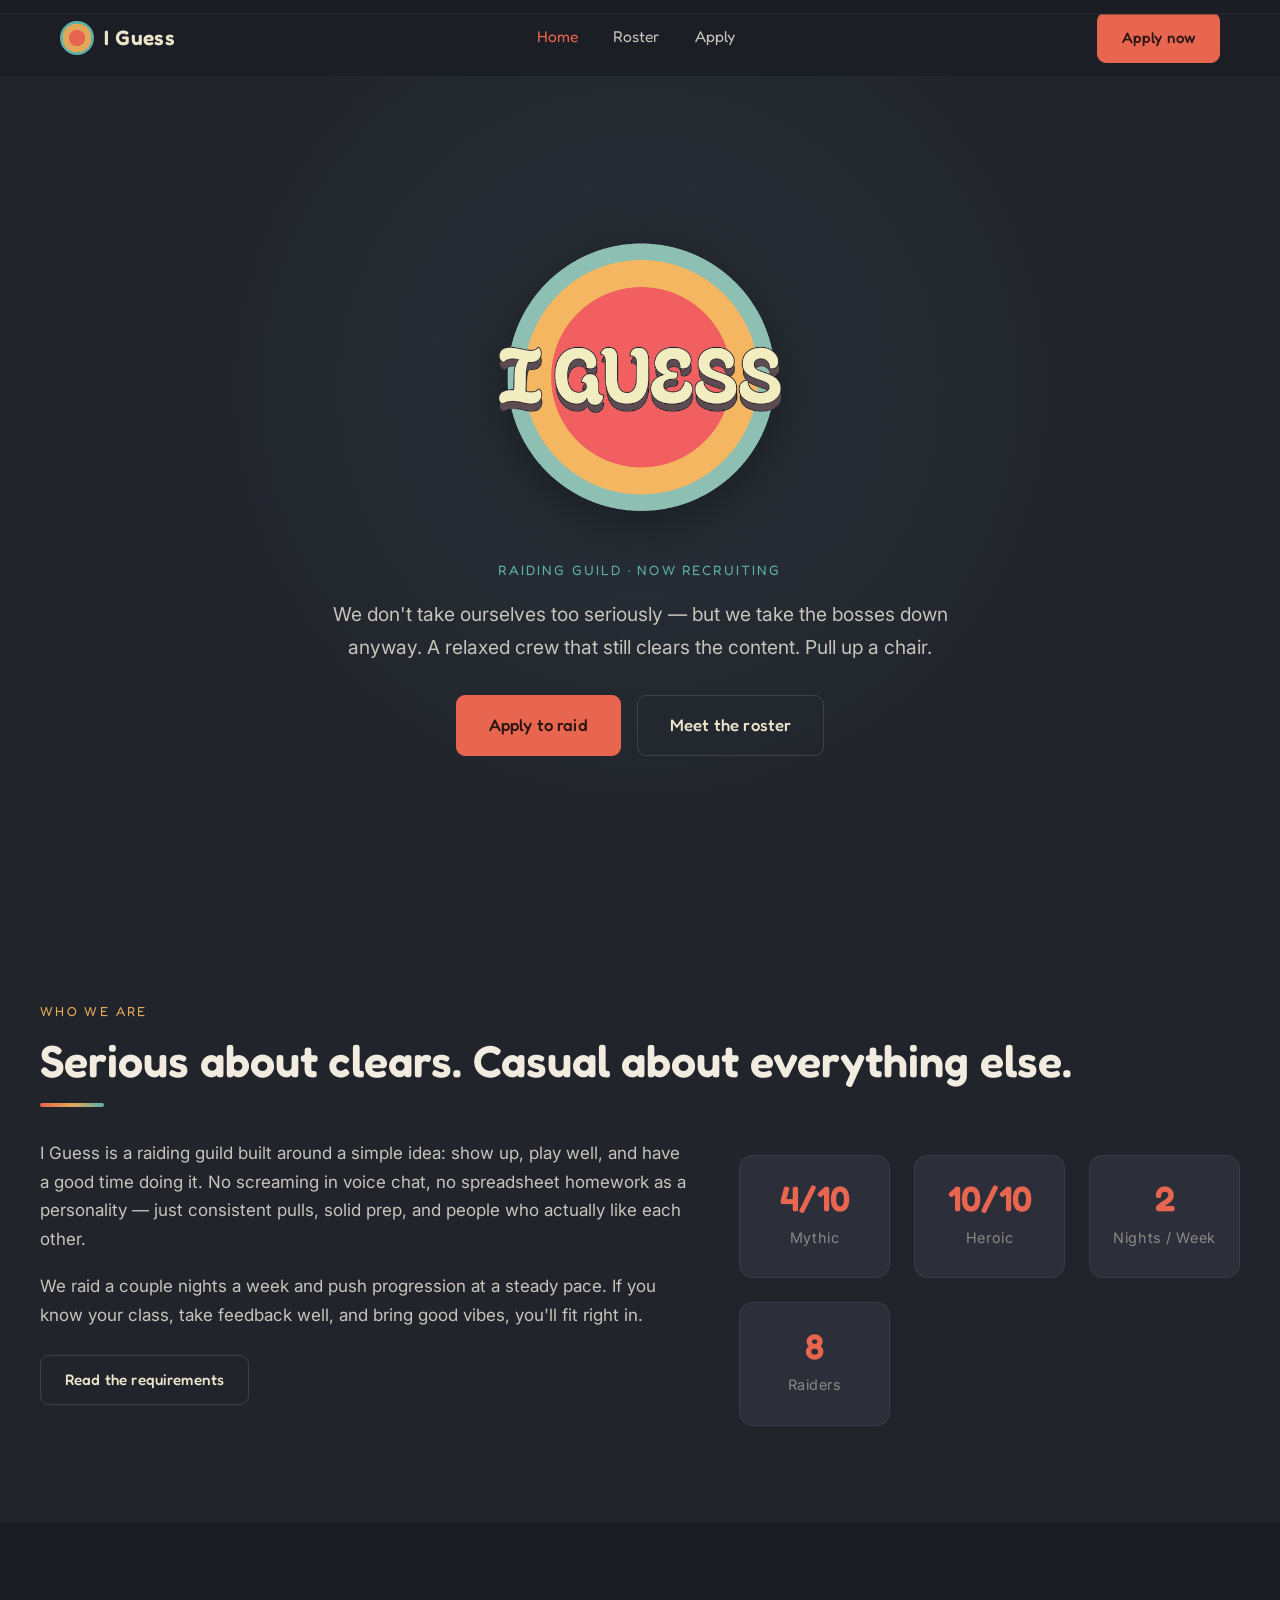
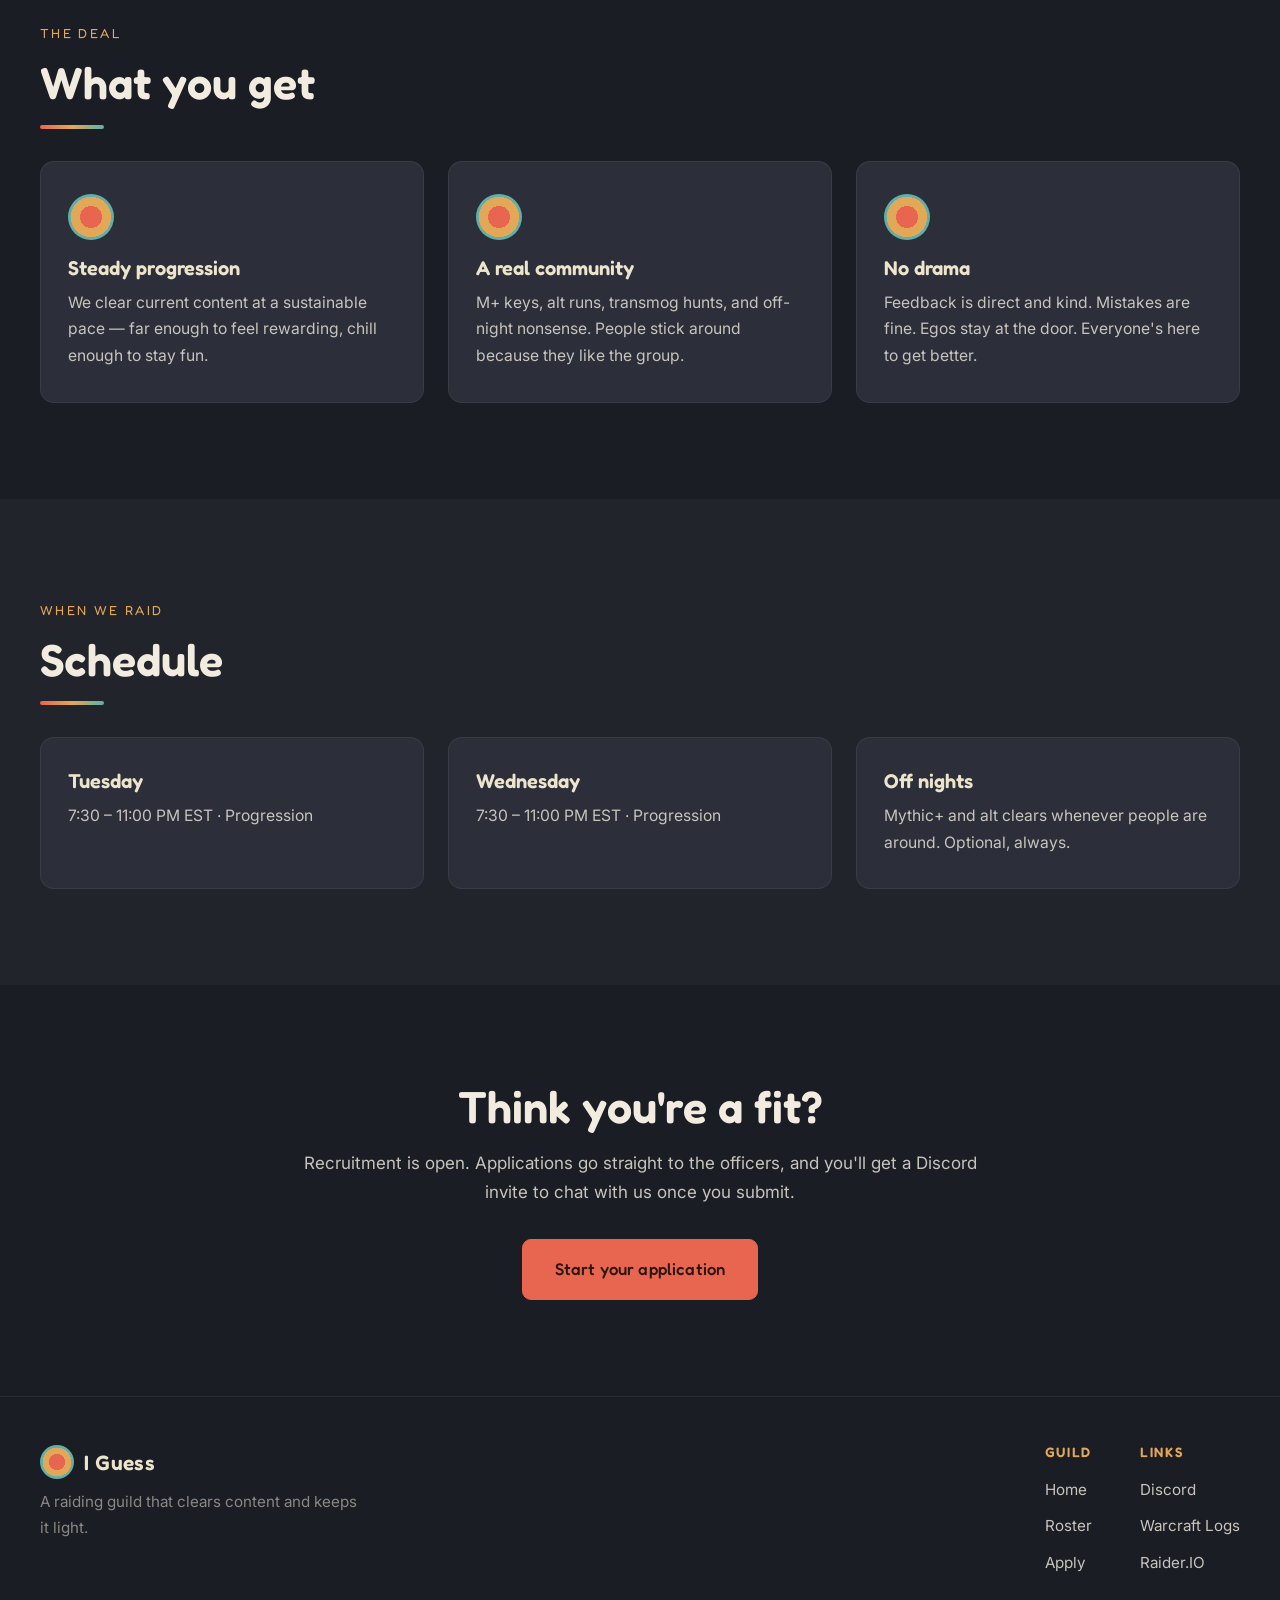
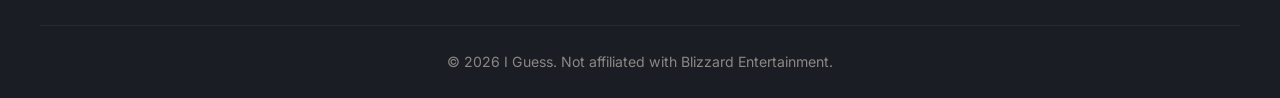
==== index.html @ ab0d9ef3 "Add files via upload base code for website" ====
<!DOCTYPE html>
<html lang="en">
<head>
  <meta charset="UTF-8">
  <meta name="viewport" content="width=device-width, initial-scale=1.0">
  <meta name="description" content="I Guess — a World of Warcraft raiding guild. Laid-back attitude, serious about progression. Now recruiting.">
  <title>I Guess — WoW Raiding Guild</title>
  <link rel="icon" href="images/iguess-icon.png">
  <link rel="stylesheet" href="style.css">
  <link rel="preconnect" href="https://fonts.googleapis.com">
  <link rel="preconnect" href="https://fonts.gstatic.com" crossorigin>
  <link href="https://fonts.googleapis.com/css2?family=Fredoka:wght@400;500;600;700&family=Inter:wght@400;500;600&display=swap" rel="stylesheet">
</head>
<body>

  <a href="#main-content" class="skip-link">Skip to main content</a>

  <!-- ===== HEADER ===== -->
  <header id="site-header">
    <div class="header-inner">
      <a href="index.html" class="logo" aria-label="I Guess — home">
        <span class="logo-emblem" aria-hidden="true"></span>
        <span class="logo-text">I Guess</span>
      </a>
      <nav class="main-nav" aria-label="Main navigation">
        <ul>
          <li><a href="index.html" class="nav-link active">Home</a></li>
          <li><a href="roster.html" class="nav-link">Roster</a></li>
          <li><a href="apply.html" class="nav-link">Apply</a></li>
        </ul>
      </nav>
      <div class="header-controls">
        <a href="apply.html" class="btn-primary">Apply now</a>
      </div>
      <button class="mobile-menu-btn" id="mobile-menu-btn"
        aria-label="Open navigation menu" aria-expanded="false" aria-controls="mobile-nav">
        <span></span><span></span><span></span>
      </button>
    </div>
    <nav class="mobile-nav" id="mobile-nav" aria-label="Mobile navigation" aria-hidden="true">
      <ul>
        <li><a href="index.html">Home</a></li>
        <li><a href="roster.html">Roster</a></li>
        <li><a href="apply.html">Apply</a></li>
      </ul>
      <div class="mobile-controls">
        <a href="apply.html" class="btn-primary">Apply now</a>
      </div>
    </nav>
  </header>

  <main id="main-content">

    <!-- ===== HERO ===== -->
    <section class="hero" aria-labelledby="hero-heading">
      <div class="hero-inner" data-reveal>
        <img src="images/iguess-banner.png" alt="I Guess guild logo" class="hero-banner" width="560">
        <h1 class="sr-only" id="hero-heading">I Guess — World of Warcraft raiding guild</h1>
        <p class="hero-eyebrow">Raiding Guild · Now Recruiting</p>
        <p class="hero-description">
          We don't take ourselves too seriously — but we take the bosses down anyway.
          A relaxed crew that still clears the content. Pull up a chair.
        </p>
        <div class="hero-cta">
          <a href="apply.html" class="btn-primary btn-large">Apply to raid</a>
          <a href="roster.html" class="btn-ghost btn-large">Meet the roster</a>
        </div>
      </div>
    </section>

    <!-- ===== ABOUT ===== -->
    <section class="section-block" id="about" aria-labelledby="about-heading">
      <div class="section-inner">
        <p class="section-tag">Who we are</p>
        <h2 class="section-title" id="about-heading">Serious about clears. Casual about everything else.</h2>
        <div class="divider" aria-hidden="true"></div>
        <div class="about-cols">
          <div class="about-text-col">
            <p class="body-text" data-reveal>
              I Guess is a raiding guild built around a simple idea: show up, play well, and have
              a good time doing it. No screaming in voice chat, no spreadsheet homework as a personality —
              just consistent pulls, solid prep, and people who actually like each other.
            </p>
            <p class="body-text" data-reveal>
              We raid a couple nights a week and push progression at a steady pace. If you know your
              class, take feedback well, and bring good vibes, you'll fit right in.
            </p>
            <a href="apply.html" class="btn-ghost" style="margin-top:0.5rem;">Read the requirements</a>
          </div>
          <div class="about-stats-col">
            <!-- EDIT: update these to reflect current status -->
            <ul class="stat-list" aria-label="Guild status">
              <li><span class="stat-num">4/10</span><span class="stat-label">Mythic</span></li>
              <li><span class="stat-num">10/10</span><span class="stat-label">Heroic</span></li>
              <li><span class="stat-num">2</span><span class="stat-label">Nights / Week</span></li>
              <li><span class="stat-num">8</span><span class="stat-label">Raiders</span></li>
            </ul>
          </div>
        </div>
      </div>
    </section>

    <!-- ===== WHAT WE OFFER ===== -->
    <section class="section-block dark-section" id="offer" aria-labelledby="offer-heading">
      <div class="section-inner">
        <p class="section-tag">The deal</p>
        <h2 class="section-title" id="offer-heading">What you get</h2>
        <div class="divider" aria-hidden="true"></div>
        <div class="feature-grid">
          <article class="feature-card" data-reveal>
            <div class="feature-icon" aria-hidden="true"></div>
            <h3 class="feature-name">Steady progression</h3>
            <p class="feature-desc">We clear current content at a sustainable pace — far enough to feel rewarding, chill enough to stay fun.</p>
          </article>
          <article class="feature-card" data-reveal>
            <div class="feature-icon" aria-hidden="true"></div>
            <h3 class="feature-name">A real community</h3>
            <p class="feature-desc">M+ keys, alt runs, transmog hunts, and off-night nonsense. People stick around because they like the group.</p>
          </article>
          <article class="feature-card" data-reveal>
            <div class="feature-icon" aria-hidden="true"></div>
            <h3 class="feature-name">No drama</h3>
            <p class="feature-desc">Feedback is direct and kind. Mistakes are fine. Egos stay at the door. Everyone's here to get better.</p>
          </article>
        </div>
      </div>
    </section>

    <!-- ===== RAID SCHEDULE ===== -->
    <section class="section-block" id="schedule" aria-labelledby="schedule-heading">
      <div class="section-inner">
        <p class="section-tag">When we raid</p>
        <h2 class="section-title" id="schedule-heading">Schedule</h2>
        <div class="divider" aria-hidden="true"></div>
        <div class="feature-grid">
          <!-- EDIT: set your real raid nights/times -->
          <article class="feature-card" data-reveal>
            <h3 class="feature-name">Tuesday</h3>
            <p class="feature-desc">7:30 – 11:00 PM EST · Progression</p>
          </article>
          <article class="feature-card" data-reveal>
            <h3 class="feature-name">Wednesday</h3>
            <p class="feature-desc">7:30 – 11:00 PM EST · Progression</p>
          </article>
          <article class="feature-card" data-reveal>
            <h3 class="feature-name">Off nights</h3>
            <p class="feature-desc">Mythic+ and alt clears whenever people are around. Optional, always.</p>
          </article>
        </div>
      </div>
    </section>

    <!-- ===== CTA ===== -->
    <section class="section-block dark-section" aria-labelledby="cta-heading">
      <div class="section-inner" style="text-align:center;">
        <h2 class="section-title" id="cta-heading" data-reveal>Think you're a fit?</h2>
        <p class="body-text" style="margin:0 auto 2rem;text-align:center;" data-reveal>
          Recruitment is open. Applications go straight to the officers, and you'll get a Discord
          invite to chat with us once you submit.
        </p>
        <a href="apply.html" class="btn-primary btn-large" data-reveal>Start your application</a>
      </div>
    </section>

  </main>

  <!-- ===== FOOTER ===== -->
  <footer id="site-footer">
    <div class="footer-inner">
      <div class="footer-brand">
        <a href="index.html" class="logo" aria-label="I Guess home">
          <span class="logo-emblem" aria-hidden="true"></span>
          <span class="logo-text">I Guess</span>
        </a>
        <p class="footer-tagline">A raiding guild that clears content and keeps it light.</p>
      </div>
      <nav class="footer-nav" aria-label="Footer navigation">
        <div class="footer-col">
          <h3 class="footer-heading">Guild</h3>
          <ul>
            <li><a href="index.html">Home</a></li>
            <li><a href="roster.html">Roster</a></li>
            <li><a href="apply.html">Apply</a></li>
          </ul>
        </div>
        <div class="footer-col">
          <h3 class="footer-heading">Links</h3>
          <ul>
            <!-- EDIT: drop in your real links -->
            <li><a href="#" target="_blank" rel="noopener noreferrer">Discord</a></li>
            <li><a href="#" target="_blank" rel="noopener noreferrer">Warcraft Logs</a></li>
            <li><a href="#" target="_blank" rel="noopener noreferrer">Raider.IO</a></li>
          </ul>
        </div>
      </nav>
    </div>
    <div class="footer-bottom">
      <p>&copy; 2026 I Guess. Not affiliated with Blizzard Entertainment.</p>
    </div>
  </footer>

  <script src="script.js"></script>
</body>
</html>
---- style.css ----
/* ============================================================
   I Guess — Guild Site
   Retro-muted theme grounded on charcoal.
   ============================================================ */

:root {
  /* ---- Backgrounds ---- */
  --color-bg:          #22242c;
  --color-bg-mid:      #262934;
  --color-bg-dark:     #1b1d24;
  --color-bg-card:     #2c2f3a;
  --color-bg-card2:    #333744;
  --color-surface:     #2c2f3a;

  /* ---- Accents (from the logo, muted) ---- */
  --color-coral:       #e8654f;
  --color-coral-lit:   #f07a64;
  --color-teal:        #5fb0a8;
  --color-amber:       #e3a857;
  --color-cream:       #ece4cb;

  /* ---- Text ---- */
  --color-text:        #c8c4bc;
  --color-text-dim:    #8b8884;
  --color-text-bright: #f1ecdf;

  /* ---- Lines ---- */
  --color-border:      rgba(236,228,203,0.14);
  --color-border-dim:  rgba(236,228,203,0.07);

  --header-h:          76px;
  --font-display:      'Fredoka', 'Trebuchet MS', sans-serif;
  --font-body:         'Inter', system-ui, -apple-system, sans-serif;
  --max-w:             1240px;
  --section-pad:       96px 40px;
  --radius:            14px;
  --radius-sm:         9px;
  --transition:        0.2s ease;
  --shadow-card:       0 10px 36px rgba(0,0,0,0.32);
}

/* ============================================================
   RESET & BASE
   ============================================================ */
*, *::before, *::after { margin: 0; padding: 0; box-sizing: border-box; }

html {
  scroll-behavior: smooth;
  font-size: 16px;
  -webkit-text-size-adjust: 100%;
}

body {
  font-family: var(--font-body);
  font-size: 1.0625rem;
  line-height: 1.7;
  background-color: var(--color-bg);
  color: var(--color-text);
  overflow-x: hidden;
}

img, picture, video, canvas, svg { display: block; max-width: 100%; }
a { color: inherit; text-decoration: none; }
ul, ol { list-style: none; }

h1, h2, h3, h4, h5, h6 {
  font-family: var(--font-display);
  color: var(--color-text-bright);
  line-height: 1.15;
  font-weight: 600;
}

.sr-only {
  position: absolute;
  width: 1px; height: 1px;
  padding: 0; margin: -1px;
  overflow: hidden;
  clip: rect(0,0,0,0);
  white-space: nowrap;
  border: 0;
}

.skip-link {
  position: absolute;
  left: -999px;
  top: 0;
  background: var(--color-coral);
  color: #fff;
  padding: 0.6rem 1.2rem;
  border-radius: 0 0 var(--radius-sm) 0;
  z-index: 2000;
  font-weight: 600;
}
.skip-link:focus { left: 0; }

:focus-visible {
  outline: 2px solid var(--color-amber);
  outline-offset: 3px;
}

/* ============================================================
   BUTTONS
   ============================================================ */
.btn-primary, .btn-ghost {
  display: inline-flex;
  align-items: center;
  justify-content: center;
  gap: 0.5rem;
  font-family: var(--font-display);
  font-weight: 500;
  font-size: 0.95rem;
  letter-spacing: 0.01em;
  padding: 0.7rem 1.5rem;
  border-radius: var(--radius-sm);
  cursor: pointer;
  border: 1.5px solid transparent;
  transition: transform var(--transition), background var(--transition), border-color var(--transition), color var(--transition);
  white-space: nowrap;
}

.btn-primary {
  background: var(--color-coral);
  color: #2a1612;
  border-color: var(--color-coral);
}
.btn-primary:hover {
  background: var(--color-coral-lit);
  border-color: var(--color-coral-lit);
  transform: translateY(-2px);
}

.btn-ghost {
  background: transparent;
  color: var(--color-cream);
  border-color: var(--color-border);
}
.btn-ghost:hover {
  border-color: var(--color-cream);
  background: rgba(236,228,203,0.06);
  transform: translateY(-2px);
}

.btn-large { padding: 0.95rem 2rem; font-size: 1.05rem; }

/* ============================================================
   HEADER
   ============================================================ */
#site-header {
  position: fixed;
  top: 0; left: 0; right: 0;
  height: var(--header-h);
  z-index: 1000;
  background: rgba(27,29,36,0.7);
  backdrop-filter: blur(10px);
  border-bottom: 1px solid transparent;
  transition: background var(--transition), border-color var(--transition);
}
#site-header.scrolled {
  background: rgba(27,29,36,0.96);
  border-bottom-color: var(--color-border-dim);
}

.header-inner {
  max-width: var(--max-w);
  height: 100%;
  margin: 0 auto;
  padding: 0 40px;
  display: flex;
  align-items: center;
  justify-content: space-between;
  gap: 2rem;
}

.logo {
  display: flex;
  align-items: center;
  gap: 0.65rem;
  font-family: var(--font-display);
  font-weight: 600;
  font-size: 1.3rem;
  color: var(--color-cream);
}
.logo-emblem {
  width: 34px; height: 34px;
  border-radius: 50%;
  display: inline-block;
  background:
    radial-gradient(circle at center,
      var(--color-coral) 0 34%,
      var(--color-amber) 34% 60%,
      var(--color-teal)  60% 100%);
  flex-shrink: 0;
}
.logo-text { letter-spacing: 0.02em; }

.main-nav ul { display: flex; gap: 0.4rem; }
.nav-link {
  display: block;
  padding: 0.5rem 0.9rem;
  font-family: var(--font-display);
  font-weight: 400;
  font-size: 0.98rem;
  color: var(--color-text);
  border-radius: var(--radius-sm);
  transition: color var(--transition), background var(--transition);
}
.nav-link:hover { color: var(--color-cream); background: rgba(236,228,203,0.05); }
.nav-link.active { color: var(--color-coral); }

.header-controls { display: flex; align-items: center; gap: 0.75rem; }

.mobile-menu-btn {
  display: none;
  flex-direction: column;
  gap: 5px;
  width: 30px; height: 24px;
  background: none; border: none;
  cursor: pointer;
  padding: 0;
}
.mobile-menu-btn span {
  display: block;
  height: 2px; width: 100%;
  background: var(--color-cream);
  border-radius: 2px;
  transition: transform var(--transition), opacity var(--transition);
}
.mobile-menu-btn.open span:nth-child(1) { transform: translateY(7px) rotate(45deg); }
.mobile-menu-btn.open span:nth-child(2) { opacity: 0; }
.mobile-menu-btn.open span:nth-child(3) { transform: translateY(-7px) rotate(-45deg); }

/* Mobile drawer */
.mobile-nav {
  position: fixed;
  top: var(--header-h); left: 0; right: 0;
  background: var(--color-bg-dark);
  border-bottom: 1px solid var(--color-border-dim);
  transform: translateY(-120%);
  transition: transform 0.3s ease;
  z-index: 999;
  padding: 1.5rem 40px 2rem;
}
.mobile-nav.open { transform: translateY(0); }
.mobile-nav ul { display: flex; flex-direction: column; gap: 0.4rem; margin-bottom: 1.4rem; }
.mobile-nav a {
  display: block;
  padding: 0.7rem 0.5rem;
  font-family: var(--font-display);
  font-size: 1.1rem;
  color: var(--color-text);
  border-bottom: 1px solid var(--color-border-dim);
}
.mobile-nav a:hover { color: var(--color-coral); }
.mobile-controls { display: flex; gap: 0.75rem; }
.mobile-controls .btn-primary, .mobile-controls .btn-ghost { flex: 1; }

/* ============================================================
   LAYOUT HELPERS
   ============================================================ */
main { padding-top: var(--header-h); }

.section-block { padding: var(--section-pad); }
.section-inner { max-width: var(--max-w); margin: 0 auto; }
.dark-section { background: var(--color-bg-dark); }

.section-tag {
  display: inline-block;
  font-family: var(--font-display);
  font-size: 0.82rem;
  letter-spacing: 0.18em;
  text-transform: uppercase;
  color: var(--color-amber);
  margin-bottom: 0.8rem;
}
.section-title {
  font-size: clamp(1.9rem, 4vw, 2.8rem);
  color: var(--color-text-bright);
  margin-bottom: 1rem;
}
.divider {
  width: 64px; height: 4px;
  border-radius: 4px;
  background: linear-gradient(90deg, var(--color-coral), var(--color-amber), var(--color-teal));
  margin-bottom: 2rem;
}
.body-text { margin-bottom: 1.1rem; color: var(--color-text); max-width: 62ch; }

/* ============================================================
   HERO
   ============================================================ */
.hero {
  position: relative;
  min-height: calc(100vh - var(--header-h));
  display: flex;
  align-items: center;
  justify-content: center;
  text-align: center;
  overflow: hidden;
  padding: 4rem 40px;
  background:
    radial-gradient(circle at 50% 38%, rgba(95,176,168,0.10), transparent 55%),
    var(--color-bg);
}

/* concentric ring backdrop echoing the logo */
.hero-rings {
  position: absolute;
  top: 42%; left: 50%;
  transform: translate(-50%, -50%);
  width: min(82vw, 660px);
  aspect-ratio: 1;
  border-radius: 50%;
  background:
    radial-gradient(circle at center,
      rgba(232,101,79,0.16)  0 32%,
      rgba(227,168,87,0.14) 32% 56%,
      rgba(95,176,168,0.12) 56% 78%,
      transparent           78% 100%);
  filter: blur(2px);
  pointer-events: none;
  z-index: 0;
}

.hero-inner { position: relative; z-index: 2; max-width: 760px; }
.hero-banner {
  width: min(86vw, 560px);
  margin: 0 auto 1.5rem;
  filter: drop-shadow(0 12px 32px rgba(0,0,0,0.4));
}
.hero-eyebrow {
  font-family: var(--font-display);
  letter-spacing: 0.16em;
  text-transform: uppercase;
  font-size: 0.85rem;
  color: var(--color-teal);
  margin-bottom: 1rem;
}
.hero-description {
  font-size: 1.2rem;
  color: var(--color-text);
  max-width: 56ch;
  margin: 0 auto 2rem;
}
.hero-cta { display: flex; gap: 1rem; justify-content: center; flex-wrap: wrap; }

/* ============================================================
   STAT STRIP (raid status)
   ============================================================ */
.stat-list {
  display: grid;
  grid-template-columns: repeat(auto-fit, minmax(150px, 1fr));
  gap: 1.5rem;
  margin-top: 1rem;
}
.stat-list li {
  background: var(--color-bg-card);
  border: 1px solid var(--color-border-dim);
  border-radius: var(--radius);
  padding: 1.6rem 1.2rem;
  text-align: center;
}
.stat-num {
  display: block;
  font-family: var(--font-display);
  font-size: 2.2rem;
  font-weight: 600;
  color: var(--color-coral);
  line-height: 1;
  margin-bottom: 0.4rem;
}
.stat-label {
  font-size: 0.9rem;
  color: var(--color-text-dim);
  letter-spacing: 0.04em;
}

/* ============================================================
   ABOUT / TWO-COL
   ============================================================ */
.about-cols {
  display: grid;
  grid-template-columns: 1.3fr 1fr;
  gap: 3rem;
  align-items: start;
}

/* ============================================================
   FEATURE / INFO CARDS
   ============================================================ */
.feature-grid {
  display: grid;
  grid-template-columns: repeat(auto-fit, minmax(260px, 1fr));
  gap: 1.5rem;
}
.feature-card {
  background: var(--color-bg-card);
  border: 1px solid var(--color-border-dim);
  border-radius: var(--radius);
  padding: 2rem 1.7rem;
  transition: transform var(--transition), border-color var(--transition);
}
.feature-card:hover { transform: translateY(-4px); border-color: var(--color-border); }
.feature-icon {
  width: 46px; height: 46px;
  border-radius: 50%;
  margin-bottom: 1.1rem;
  background:
    radial-gradient(circle at center,
      var(--color-coral) 0 34%,
      var(--color-amber) 34% 62%,
      var(--color-teal)  62% 100%);
}
.feature-name { font-size: 1.25rem; margin-bottom: 0.6rem; color: var(--color-cream); }
.feature-desc { color: var(--color-text); font-size: 0.98rem; }

/* ============================================================
   ROSTER
   ============================================================ */
.role-group { margin-bottom: 3.5rem; }
.role-group:last-child { margin-bottom: 0; }

.role-header {
  display: flex;
  align-items: center;
  gap: 0.9rem;
  margin-bottom: 1.6rem;
  padding-bottom: 0.8rem;
  border-bottom: 1px solid var(--color-border-dim);
}
.role-badge {
  width: 30px; height: 30px;
  border-radius: 50%;
  flex-shrink: 0;
}
.role-badge.tank   { background: radial-gradient(circle, var(--color-teal) 0 45%, rgba(95,176,168,0.25) 45% 100%); }
.role-badge.healer { background: radial-gradient(circle, var(--color-amber) 0 45%, rgba(227,168,87,0.25) 45% 100%); }
.role-badge.dps    { background: radial-gradient(circle, var(--color-coral) 0 45%, rgba(232,101,79,0.25) 45% 100%); }
.role-title { font-size: 1.5rem; color: var(--color-cream); }
.role-count {
  margin-left: auto;
  font-family: var(--font-body);
  font-size: 0.9rem;
  color: var(--color-text-dim);
}

.roster-grid {
  display: grid;
  grid-template-columns: repeat(auto-fill, minmax(250px, 1fr));
  gap: 1.2rem;
}

.member-card {
  background: var(--color-bg-card);
  border: 1px solid var(--color-border-dim);
  border-radius: var(--radius);
  padding: 1.4rem;
  display: flex;
  flex-direction: column;
  transition: transform var(--transition), border-color var(--transition);
}
.member-card:hover { transform: translateY(-3px); border-color: var(--color-border); }

.member-top { display: flex; align-items: baseline; justify-content: space-between; gap: 0.5rem; }
.member-name {
  font-family: var(--font-display);
  font-size: 1.3rem;
  font-weight: 600;
  color: var(--color-text-bright);
}
.member-class {
  font-size: 0.82rem;
  font-weight: 600;
  letter-spacing: 0.02em;
}
.member-spec {
  color: var(--color-text-dim);
  font-size: 0.92rem;
  margin: 0.15rem 0 1.1rem;
}
.member-links { display: flex; gap: 0.6rem; margin-top: auto; }
.member-link {
  flex: 1;
  text-align: center;
  font-family: var(--font-display);
  font-size: 0.82rem;
  font-weight: 500;
  padding: 0.5rem 0.4rem;
  border-radius: var(--radius-sm);
  border: 1.5px solid var(--color-border);
  color: var(--color-cream);
  transition: background var(--transition), border-color var(--transition), color var(--transition);
}
.member-link:hover { background: rgba(236,228,203,0.07); border-color: var(--color-cream); }
.member-link.logs:hover  { border-color: var(--color-coral); color: var(--color-coral-lit); }
.member-link.rio:hover   { border-color: var(--color-teal);  color: var(--color-teal); }

/* empty slot */
.member-card.empty {
  border-style: dashed;
  border-color: var(--color-border-dim);
  align-items: center;
  justify-content: center;
  text-align: center;
  color: var(--color-text-dim);
  min-height: 150px;
  background: transparent;
}
.member-card.empty:hover { transform: none; border-color: var(--color-border); }
.member-card.empty .slot-plus { font-size: 1.8rem; color: var(--color-text-dim); line-height: 1; margin-bottom: 0.3rem; }

/* class colors (WoW-ish, slightly muted to fit theme) */
.c-deathknight { color: #c41f3b; } .c-demonhunter { color: #a330c9; }
.c-druid       { color: #ff7d0a; } .c-evoker      { color: #33937f; }
.c-hunter      { color: #abd473; } .c-mage        { color: #69ccf0; }
.c-monk        { color: #00ff96; } .c-paladin     { color: #f58cba; }
.c-priest      { color: #d8d8d8; } .c-rogue       { color: #fff569; }
.c-shaman      { color: #0070de; } .c-warlock     { color: #9482c9; }
.c-warrior     { color: #c79c6e; }

/* ============================================================
   FORM
   ============================================================ */
.form-wrap {
  max-width: 720px;
  margin: 0 auto;
  background: var(--color-bg-card);
  border: 1px solid var(--color-border-dim);
  border-radius: var(--radius);
  padding: 2.5rem;
}
.application-form { display: flex; flex-direction: column; gap: 1.4rem; }
.form-row { display: grid; grid-template-columns: 1fr 1fr; gap: 1.4rem; }
.form-group { display: flex; flex-direction: column; }
.form-label {
  font-family: var(--font-display);
  font-size: 0.92rem;
  font-weight: 500;
  color: var(--color-cream);
  margin-bottom: 0.45rem;
}
.req-mark { color: var(--color-coral); }
.form-input {
  font-family: var(--font-body);
  font-size: 1rem;
  padding: 0.75rem 0.9rem;
  background: var(--color-bg-dark);
  border: 1.5px solid var(--color-border);
  border-radius: var(--radius-sm);
  color: var(--color-text-bright);
  transition: border-color var(--transition);
  width: 100%;
}
.form-input::placeholder { color: var(--color-text-dim); }
.form-input:focus { outline: none; border-color: var(--color-teal); }
.form-input.error { border-color: var(--color-coral); }
textarea.form-input { resize: vertical; min-height: 120px; }
.form-select { cursor: pointer; appearance: none;
  background-image: url("data:image/svg+xml,%3Csvg xmlns='http://www.w3.org/2000/svg' width='12' height='8' viewBox='0 0 12 8'%3E%3Cpath fill='%238b8884' d='M6 8L0 0h12z'/%3E%3C/svg%3E");
  background-repeat: no-repeat;
  background-position: right 1rem center;
  padding-right: 2.4rem;
}
.field-error { color: var(--color-coral); font-size: 0.85rem; margin-top: 0.35rem; min-height: 1.1em; }

.form-check-group { flex-direction: row; align-items: flex-start; gap: 0.6rem; }
.form-checkbox { width: 18px; height: 18px; margin-top: 0.25rem; accent-color: var(--color-coral); cursor: pointer; flex-shrink: 0; }
.check-label { font-size: 0.95rem; color: var(--color-text); }
.check-label a { color: var(--color-teal); }

/* success / discord reveal */
.form-success {
  text-align: center;
  padding: 2rem 1.5rem;
  background: var(--color-bg-dark);
  border: 1px solid var(--color-teal);
  border-radius: var(--radius);
}
.form-success h3 { color: var(--color-cream); font-size: 1.5rem; margin-bottom: 0.6rem; }
.form-success p { color: var(--color-text); margin-bottom: 1.5rem; }
.discord-btn {
  display: inline-flex;
  align-items: center;
  gap: 0.6rem;
  background: #5865f2;
  color: #fff;
  font-family: var(--font-display);
  font-weight: 500;
  padding: 0.85rem 1.8rem;
  border-radius: var(--radius-sm);
  transition: transform var(--transition), background var(--transition);
}
.discord-btn:hover { background: #4752c4; transform: translateY(-2px); }
.discord-icon { width: 22px; height: 22px; fill: currentColor; }

/* ============================================================
   FAQ
   ============================================================ */
.faq-list { max-width: 800px; margin: 0 auto; }
.faq-item {
  border: 1px solid var(--color-border-dim);
  border-radius: var(--radius-sm);
  margin-bottom: 0.8rem;
  overflow: hidden;
  background: var(--color-bg-card);
}
.faq-question {
  width: 100%;
  text-align: left;
  background: none;
  border: none;
  cursor: pointer;
  padding: 1.2rem 1.4rem;
  font-family: var(--font-display);
  font-size: 1.08rem;
  font-weight: 500;
  color: var(--color-cream);
  display: flex;
  justify-content: space-between;
  align-items: center;
  gap: 1rem;
}
.faq-question::after { content: '+'; font-size: 1.4rem; color: var(--color-amber); transition: transform var(--transition); }
.faq-item.open .faq-question::after { transform: rotate(45deg); }
.faq-answer {
  max-height: 0;
  overflow: hidden;
  transition: max-height 0.3s ease, padding 0.3s ease;
  padding: 0 1.4rem;
  color: var(--color-text);
}
.faq-item.open .faq-answer { max-height: 400px; padding: 0 1.4rem 1.3rem; }

/* ============================================================
   FOOTER
   ============================================================ */
#site-footer {
  background: var(--color-bg-dark);
  border-top: 1px solid var(--color-border-dim);
  padding: 3rem 40px 1.5rem;
}
.footer-inner {
  max-width: var(--max-w);
  margin: 0 auto;
  display: flex;
  justify-content: space-between;
  flex-wrap: wrap;
  gap: 2rem;
}
.footer-brand { max-width: 320px; }
.footer-tagline { color: var(--color-text-dim); margin-top: 0.6rem; font-size: 0.95rem; }
.footer-nav { display: flex; gap: 3rem; flex-wrap: wrap; }
.footer-heading {
  font-family: var(--font-display);
  font-size: 0.85rem;
  letter-spacing: 0.12em;
  text-transform: uppercase;
  color: var(--color-amber);
  margin-bottom: 0.9rem;
}
.footer-col ul li { margin-bottom: 0.5rem; }
.footer-col a { color: var(--color-text); font-size: 0.95rem; transition: color var(--transition); }
.footer-col a:hover { color: var(--color-coral); }
.footer-bottom {
  max-width: var(--max-w);
  margin: 2.5rem auto 0;
  padding-top: 1.5rem;
  border-top: 1px solid var(--color-border-dim);
  text-align: center;
  color: var(--color-text-dim);
  font-size: 0.88rem;
}

/* ============================================================
   PAGE HEADER (interior pages)
   ============================================================ */
.page-head {
  text-align: center;
  padding: 4rem 40px 2.5rem;
  background:
    radial-gradient(circle at 50% 0%, rgba(232,101,79,0.08), transparent 60%),
    var(--color-bg);
}
.page-head .section-tag { color: var(--color-teal); }
.page-head .divider { margin-left: auto; margin-right: auto; }
.page-head .body-text { margin-left: auto; margin-right: auto; text-align: center; }

/* ============================================================
   REVEAL
   ============================================================ */
[data-reveal] { opacity: 0; transform: translateY(24px); transition: opacity 0.6s ease, transform 0.6s ease; }
[data-reveal].revealed { opacity: 1; transform: none; }

@media (prefers-reduced-motion: reduce) {
  *, *::before, *::after { animation-duration: 0.001ms !important; transition-duration: 0.001ms !important; scroll-behavior: auto !important; }
  [data-reveal] { opacity: 1; transform: none; }
}

/* ============================================================
   RESPONSIVE
   ============================================================ */
@media (max-width: 860px) {
  .main-nav, .header-controls { display: none; }
  .mobile-menu-btn { display: flex; }
  .header-inner, .mobile-nav { padding-left: 24px; padding-right: 24px; }
  .section-block { padding: 64px 24px; }
  .page-head { padding: 3rem 24px 2rem; }
  .about-cols { grid-template-columns: 1fr; gap: 2rem; }
  .form-row { grid-template-columns: 1fr; }
  .form-wrap { padding: 1.8rem 1.4rem; }
  .footer-inner { flex-direction: column; }
}

@media (max-width: 480px) {
  .hero-cta { flex-direction: column; }
  .hero-cta .btn-primary, .hero-cta .btn-ghost { width: 100%; }
}
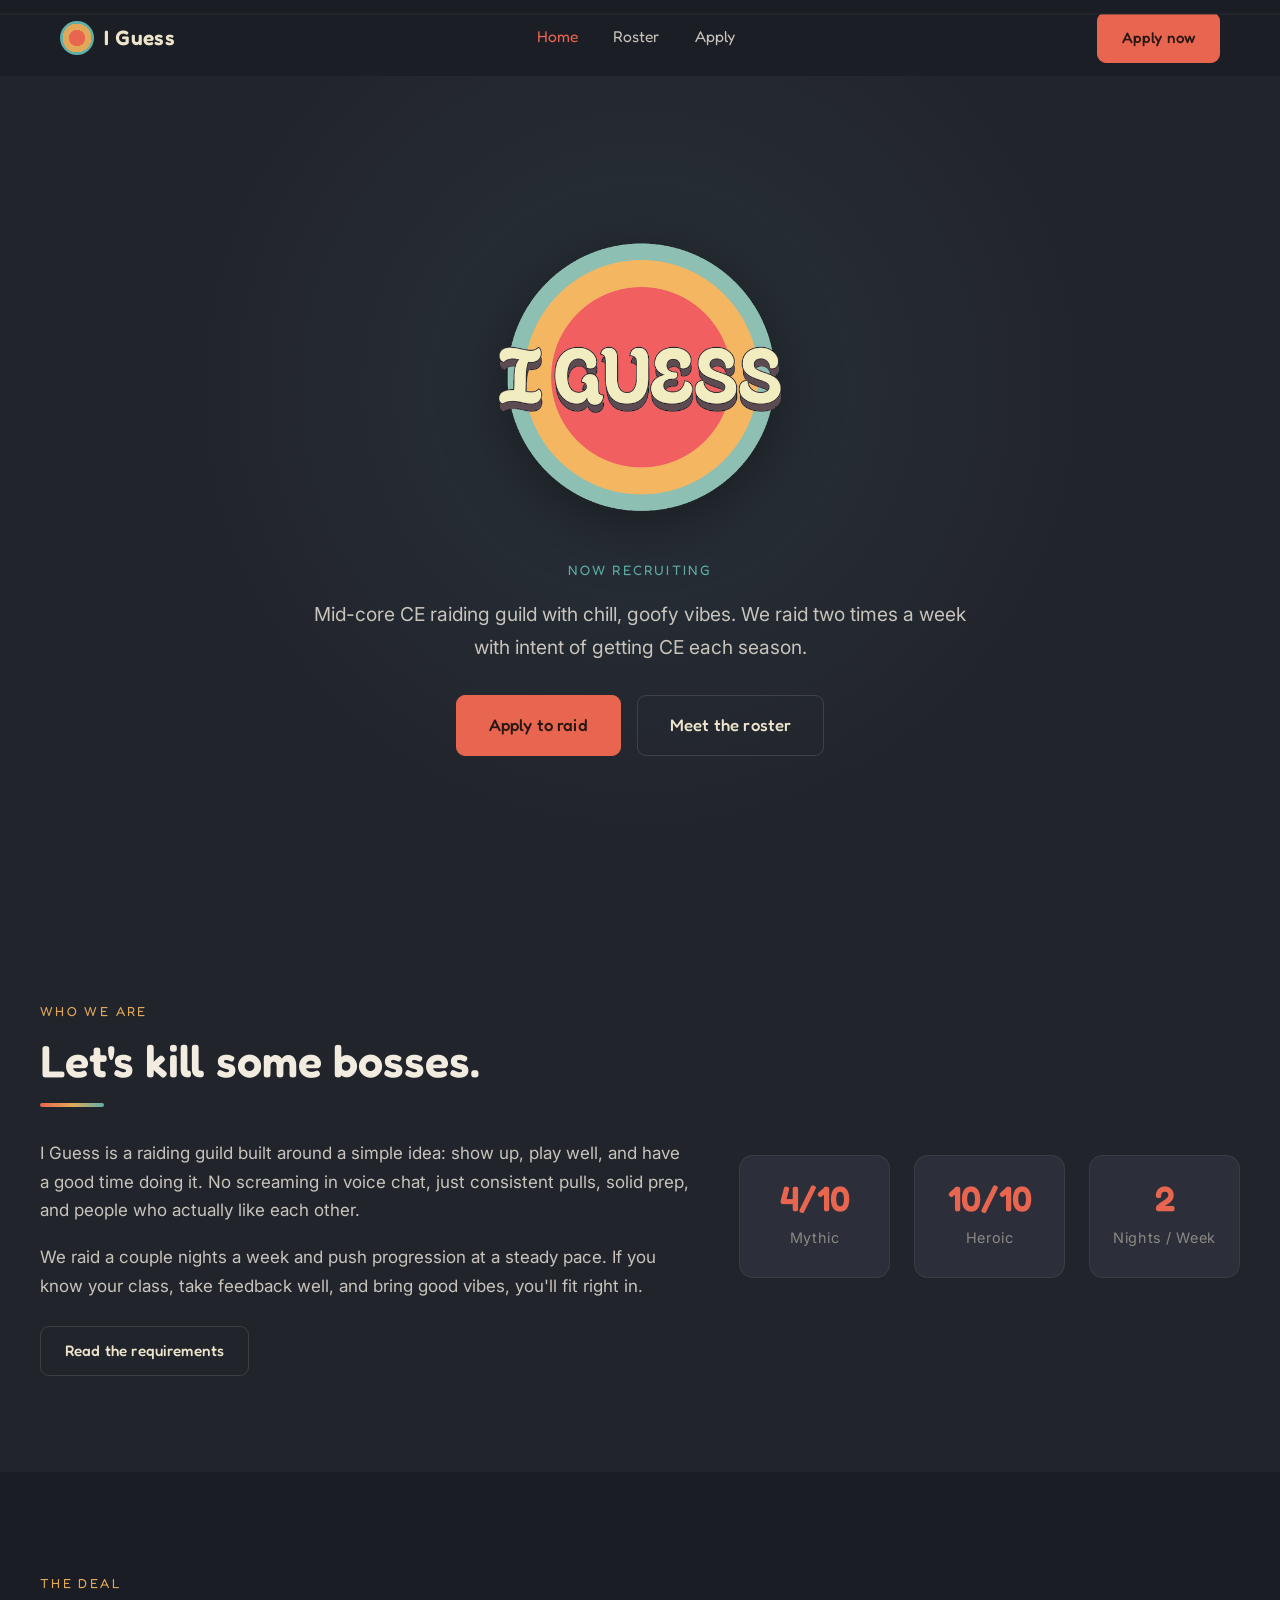
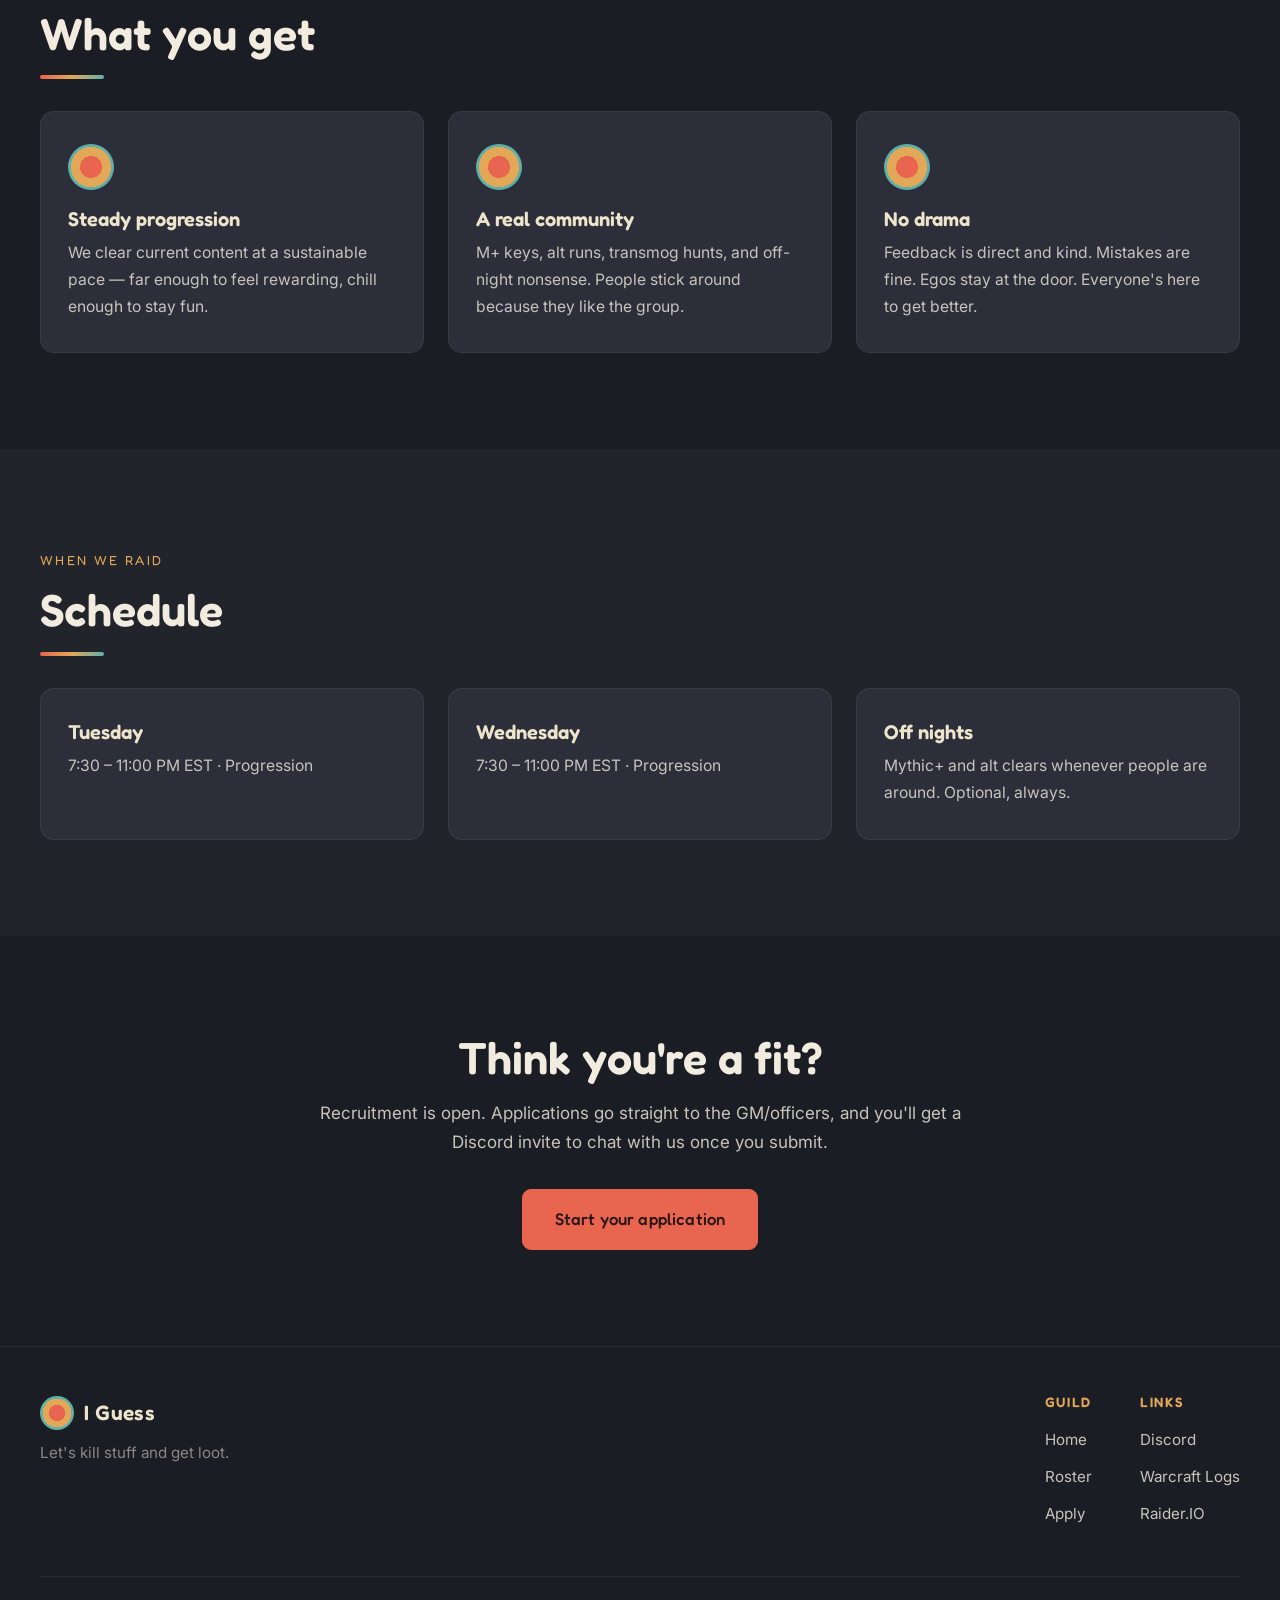
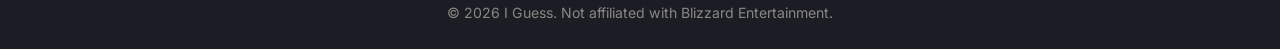
==== commit 9bea4eb9: "Revise text for a more casual and inviting tone Updated the title and various text elements to refle" ====
--- a/index.html
+++ b/index.html
@@ -4,7 +4,7 @@
   <meta charset="UTF-8">
   <meta name="viewport" content="width=device-width, initial-scale=1.0">
   <meta name="description" content="I Guess — a World of Warcraft raiding guild. Laid-back attitude, serious about progression. Now recruiting.">
-  <title>I Guess — WoW Raiding Guild</title>
+  <title>I Guess</title>
   <link rel="icon" href="images/iguess-icon.png">
   <link rel="stylesheet" href="style.css">
   <link rel="preconnect" href="https://fonts.googleapis.com">
@@ -56,10 +56,9 @@
       <div class="hero-inner" data-reveal>
         <img src="images/iguess-banner.png" alt="I Guess guild logo" class="hero-banner" width="560">
         <h1 class="sr-only" id="hero-heading">I Guess — World of Warcraft raiding guild</h1>
-        <p class="hero-eyebrow">Raiding Guild · Now Recruiting</p>
+        <p class="hero-eyebrow">Now Recruiting</p>
         <p class="hero-description">
-          We don't take ourselves too seriously — but we take the bosses down anyway.
-          A relaxed crew that still clears the content. Pull up a chair.
+          Mid-core CE raiding guild with chill, goofy vibes. We raid two times a week with intent of getting CE each season.
         </p>
         <div class="hero-cta">
           <a href="apply.html" class="btn-primary btn-large">Apply to raid</a>
@@ -72,14 +71,14 @@
     <section class="section-block" id="about" aria-labelledby="about-heading">
       <div class="section-inner">
         <p class="section-tag">Who we are</p>
-        <h2 class="section-title" id="about-heading">Serious about clears. Casual about everything else.</h2>
+        <h2 class="section-title" id="about-heading">Let's kill some bosses.</h2>
         <div class="divider" aria-hidden="true"></div>
         <div class="about-cols">
           <div class="about-text-col">
             <p class="body-text" data-reveal>
               I Guess is a raiding guild built around a simple idea: show up, play well, and have
-              a good time doing it. No screaming in voice chat, no spreadsheet homework as a personality —
-              just consistent pulls, solid prep, and people who actually like each other.
+              a good time doing it. No screaming in voice chat, just consistent pulls, solid prep, 
+              and people who actually like each other.
             </p>
             <p class="body-text" data-reveal>
               We raid a couple nights a week and push progression at a steady pace. If you know your
@@ -93,7 +92,6 @@
               <li><span class="stat-num">4/10</span><span class="stat-label">Mythic</span></li>
               <li><span class="stat-num">10/10</span><span class="stat-label">Heroic</span></li>
               <li><span class="stat-num">2</span><span class="stat-label">Nights / Week</span></li>
-              <li><span class="stat-num">8</span><span class="stat-label">Raiders</span></li>
             </ul>
           </div>
         </div>
@@ -155,7 +153,7 @@
       <div class="section-inner" style="text-align:center;">
         <h2 class="section-title" id="cta-heading" data-reveal>Think you're a fit?</h2>
         <p class="body-text" style="margin:0 auto 2rem;text-align:center;" data-reveal>
-          Recruitment is open. Applications go straight to the officers, and you'll get a Discord
+          Recruitment is open. Applications go straight to the GM/officers, and you'll get a Discord
           invite to chat with us once you submit.
         </p>
         <a href="apply.html" class="btn-primary btn-large" data-reveal>Start your application</a>
@@ -172,7 +170,7 @@
           <span class="logo-emblem" aria-hidden="true"></span>
           <span class="logo-text">I Guess</span>
         </a>
-        <p class="footer-tagline">A raiding guild that clears content and keeps it light.</p>
+        <p class="footer-tagline">Let's kill stuff and get loot.</p>
       </div>
       <nav class="footer-nav" aria-label="Footer navigation">
         <div class="footer-col">
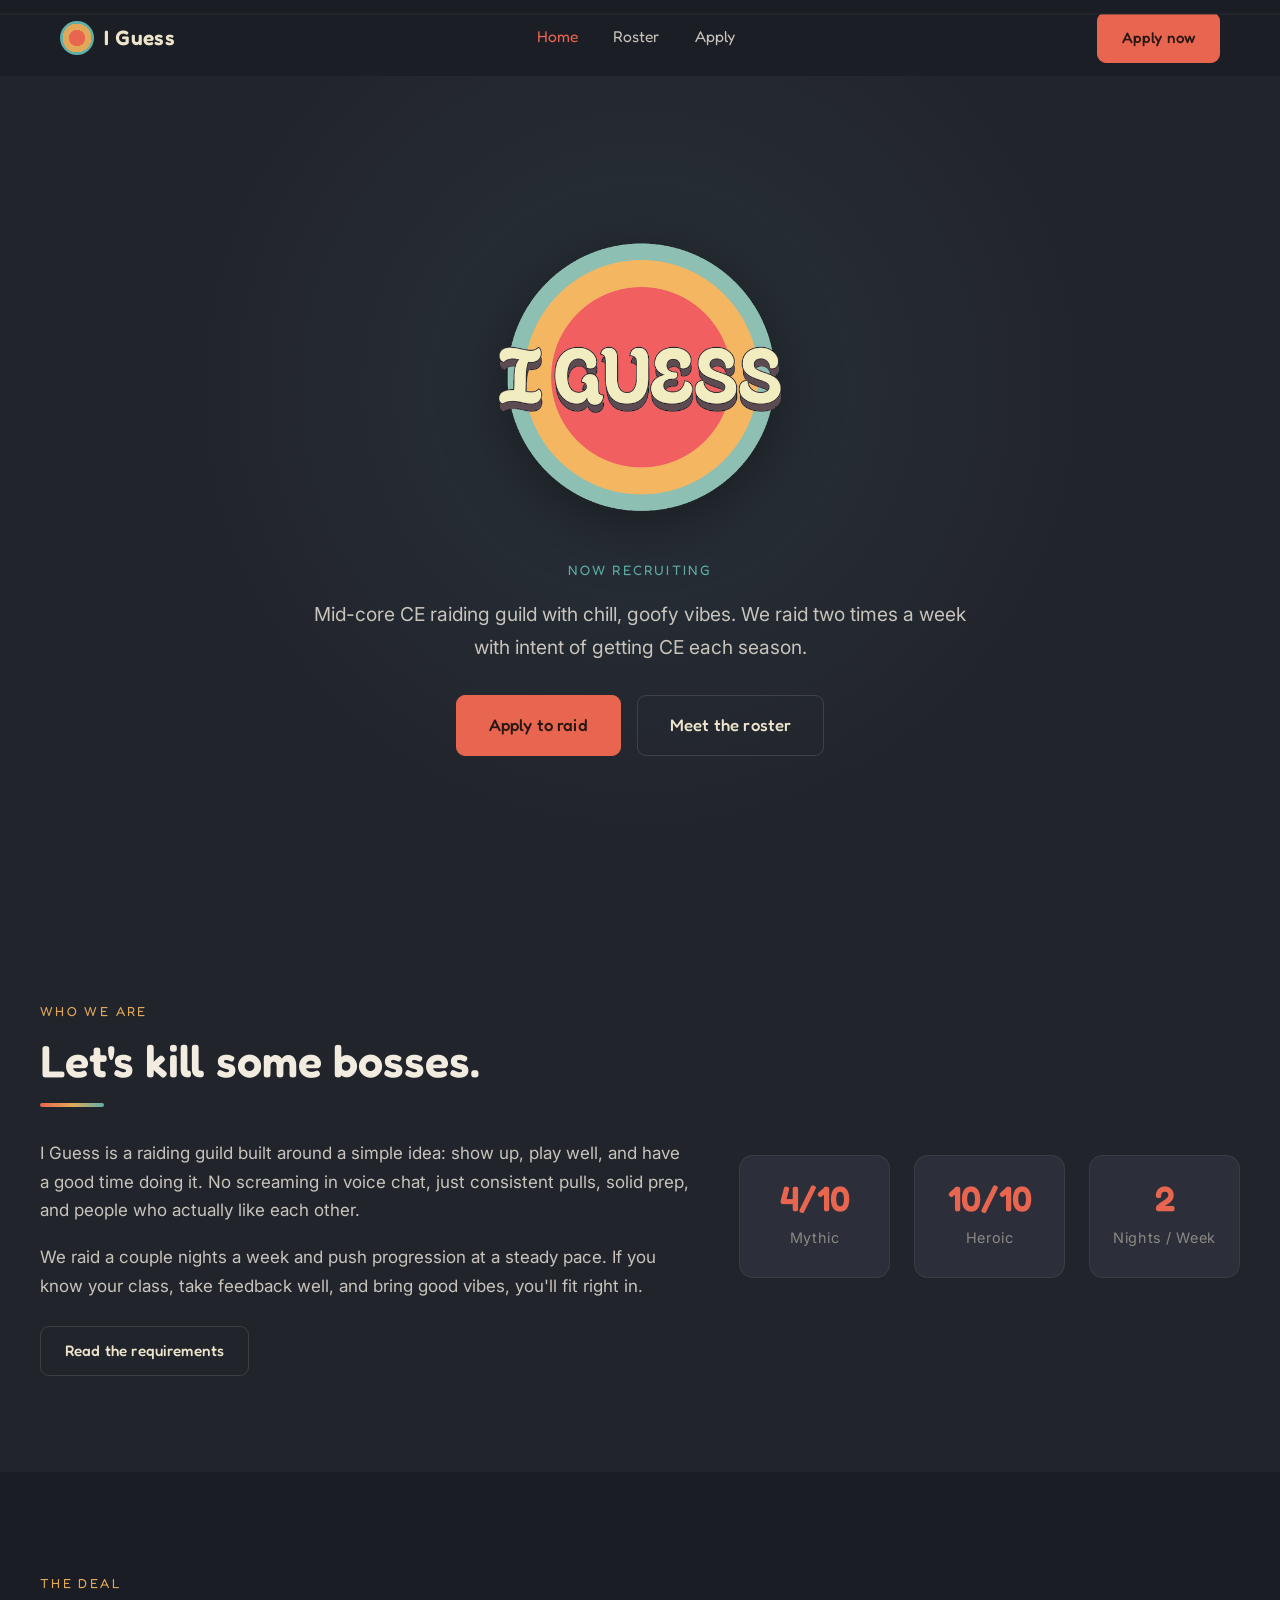
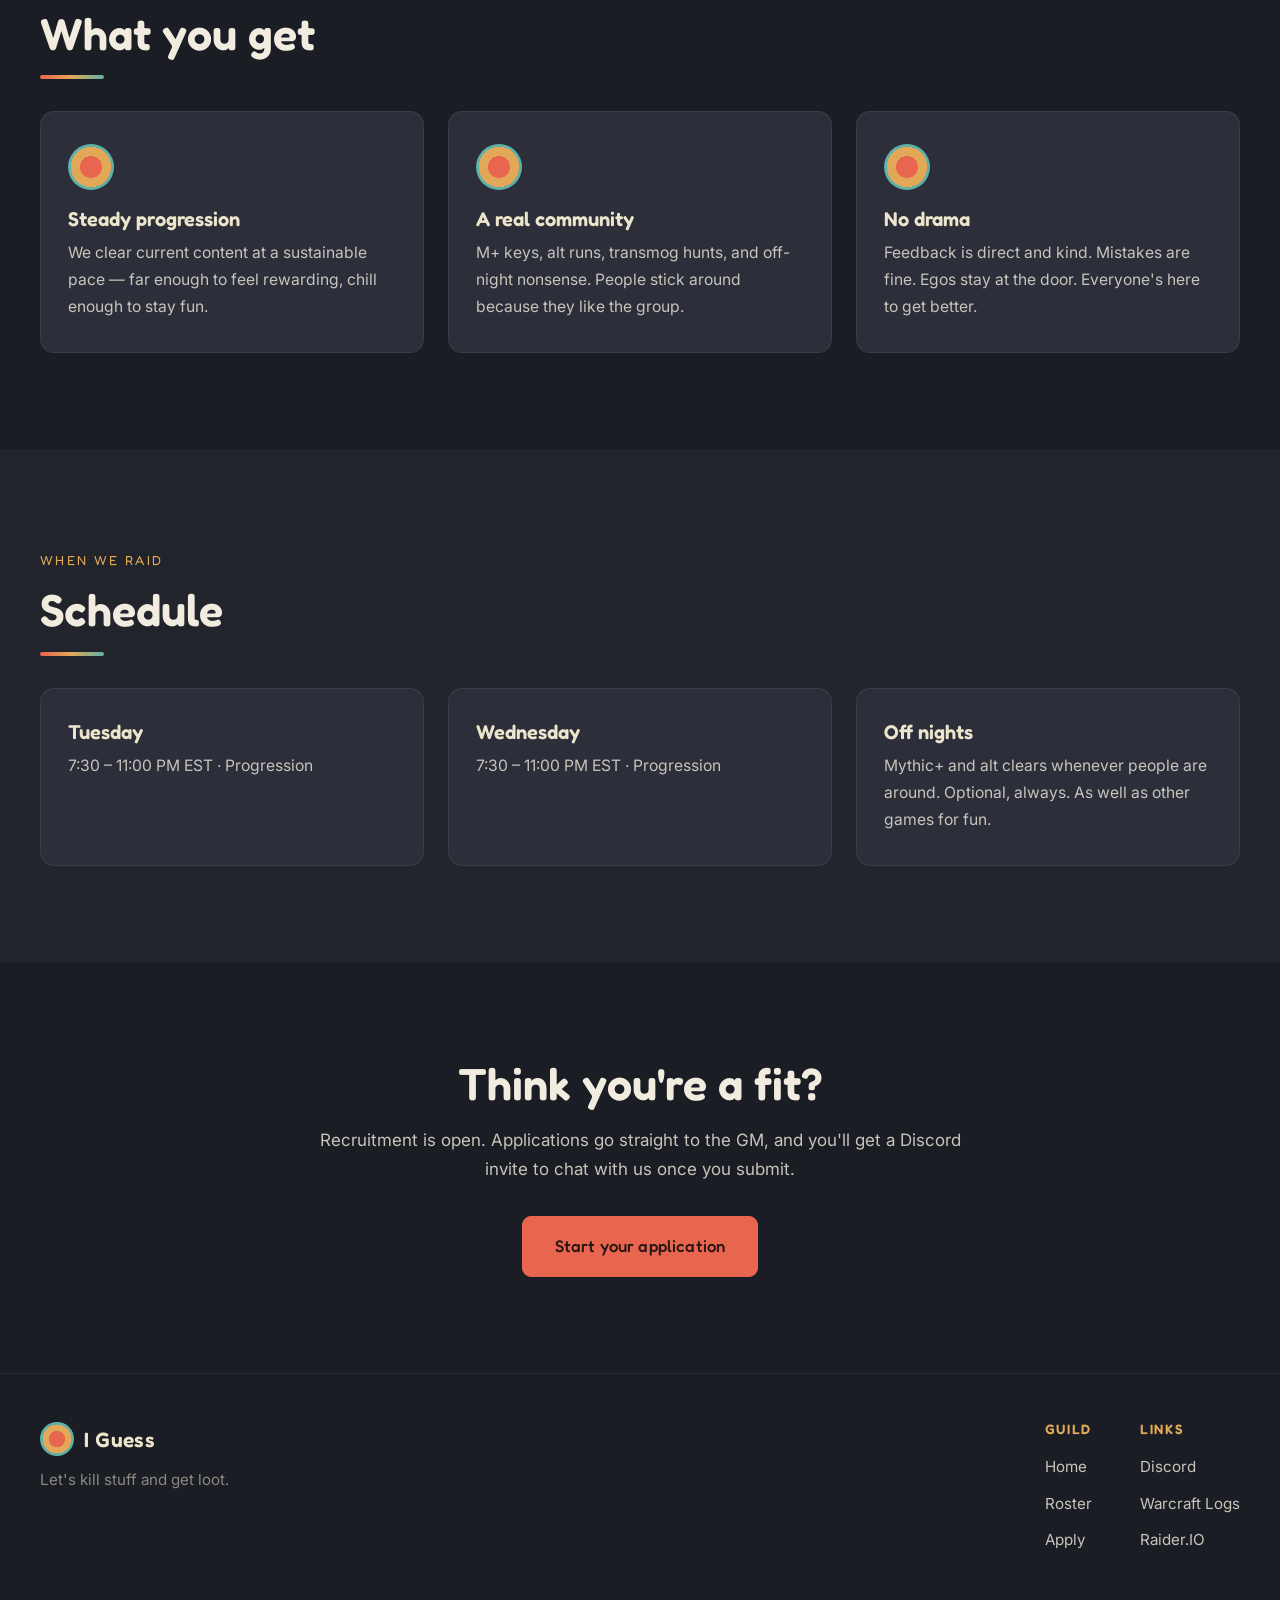
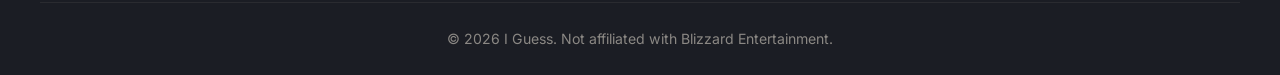
==== commit 30e584d8: "Enhance feature descriptions and recruitment text Updated descriptions to include additional context" ====
--- a/index.html
+++ b/index.html
@@ -142,7 +142,7 @@
           </article>
           <article class="feature-card" data-reveal>
             <h3 class="feature-name">Off nights</h3>
-            <p class="feature-desc">Mythic+ and alt clears whenever people are around. Optional, always.</p>
+            <p class="feature-desc">Mythic+ and alt clears whenever people are around. Optional, always. As well as other games for fun.</p>
           </article>
         </div>
       </div>
@@ -153,7 +153,7 @@
       <div class="section-inner" style="text-align:center;">
         <h2 class="section-title" id="cta-heading" data-reveal>Think you're a fit?</h2>
         <p class="body-text" style="margin:0 auto 2rem;text-align:center;" data-reveal>
-          Recruitment is open. Applications go straight to the GM/officers, and you'll get a Discord
+          Recruitment is open. Applications go straight to the GM, and you'll get a Discord
           invite to chat with us once you submit.
         </p>
         <a href="apply.html" class="btn-primary btn-large" data-reveal>Start your application</a>
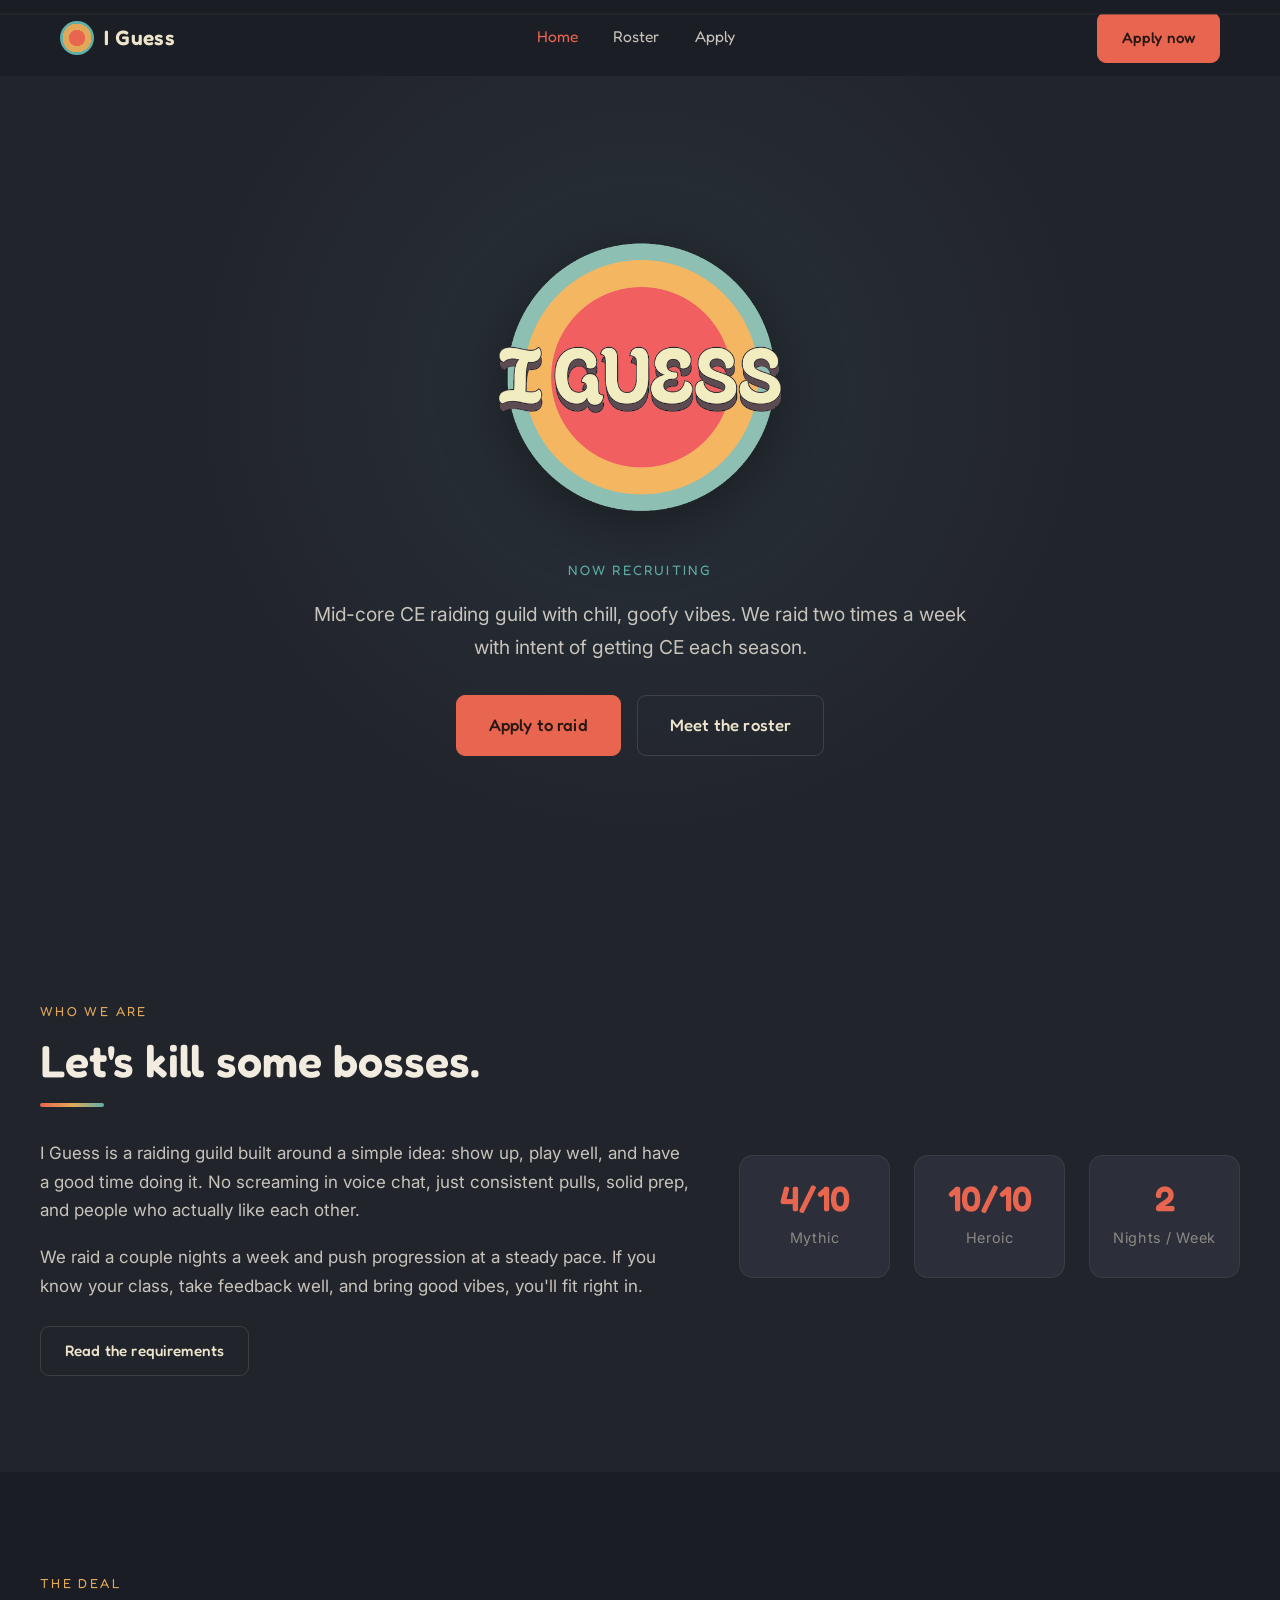
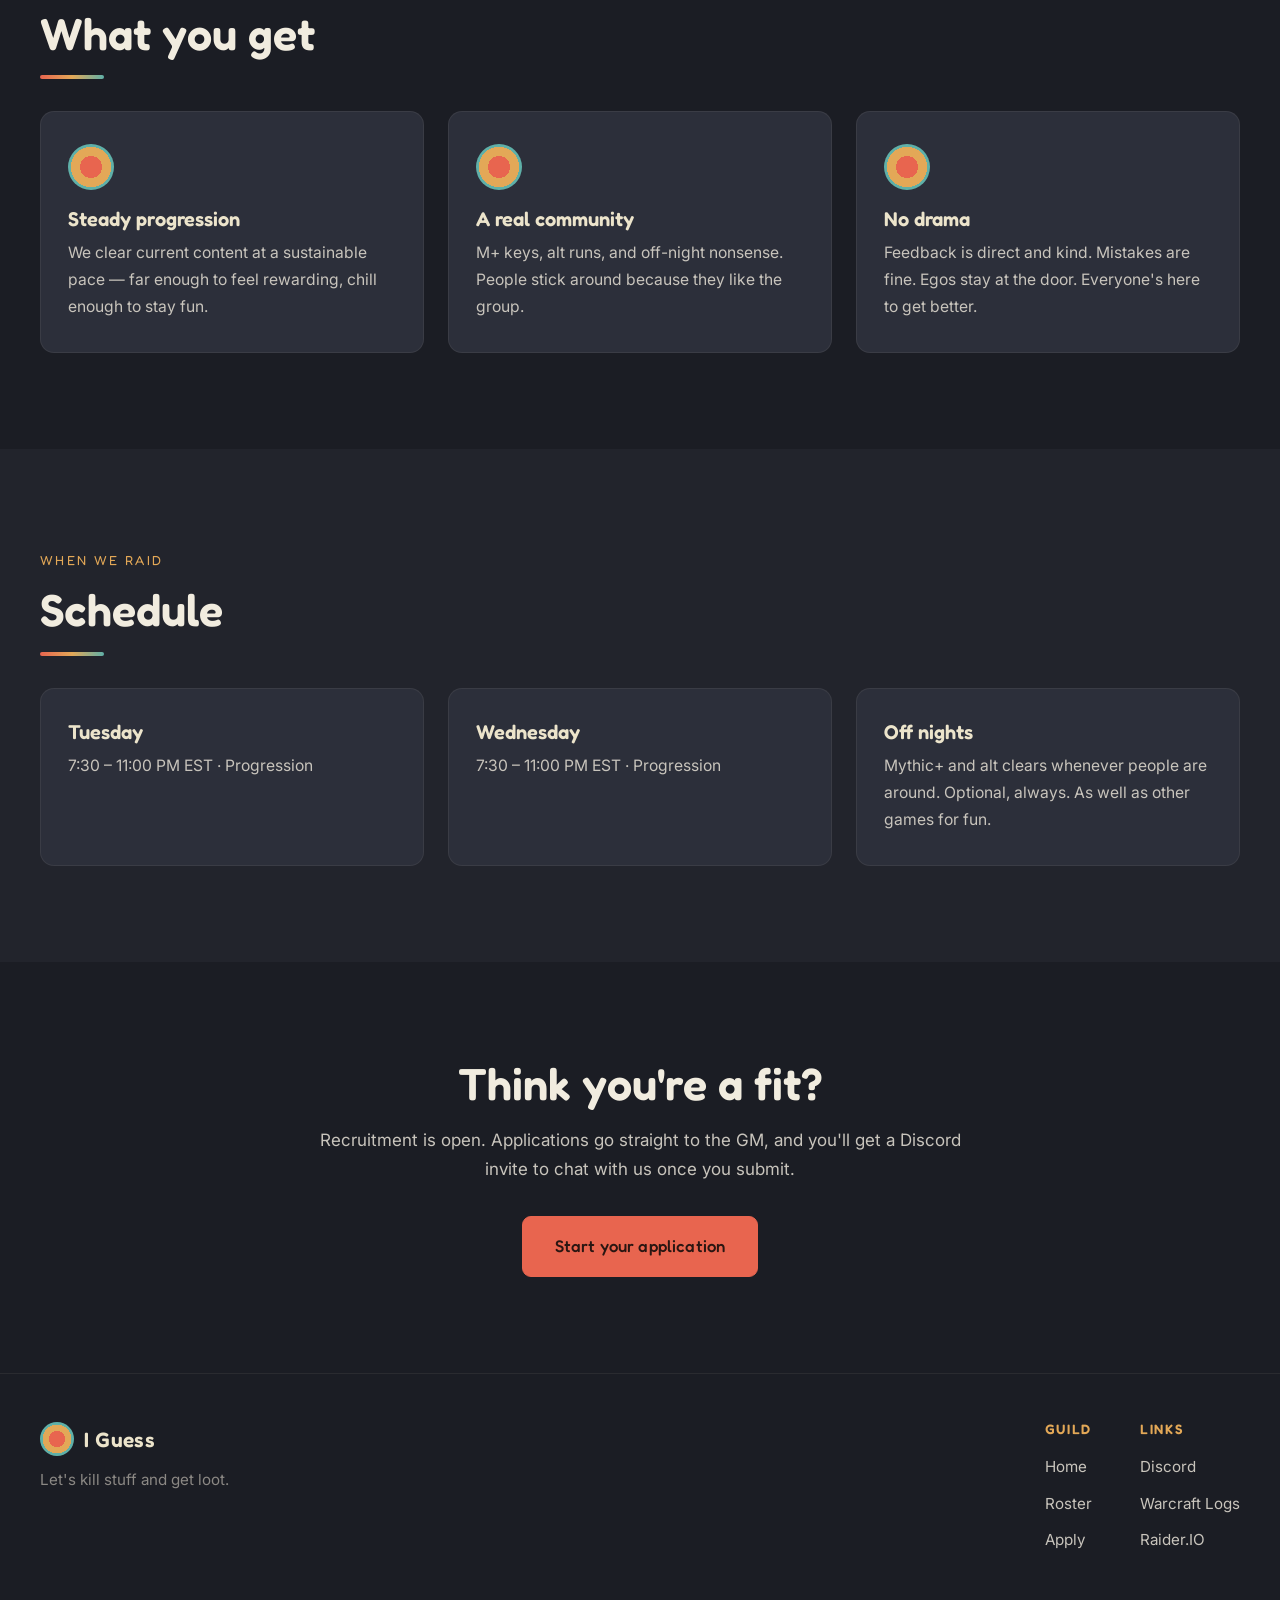
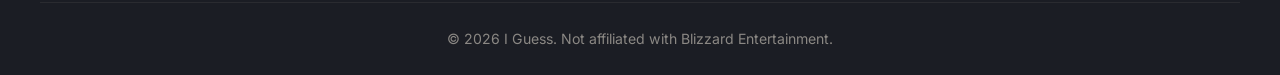
==== commit 22b16344: "Remove 'transmog hunts' from feature description" ====
--- a/index.html
+++ b/index.html
@@ -113,7 +113,7 @@
           <article class="feature-card" data-reveal>
             <div class="feature-icon" aria-hidden="true"></div>
             <h3 class="feature-name">A real community</h3>
-            <p class="feature-desc">M+ keys, alt runs, transmog hunts, and off-night nonsense. People stick around because they like the group.</p>
+            <p class="feature-desc">M+ keys, alt runs, and off-night nonsense. People stick around because they like the group.</p>
           </article>
           <article class="feature-card" data-reveal>
             <div class="feature-icon" aria-hidden="true"></div>
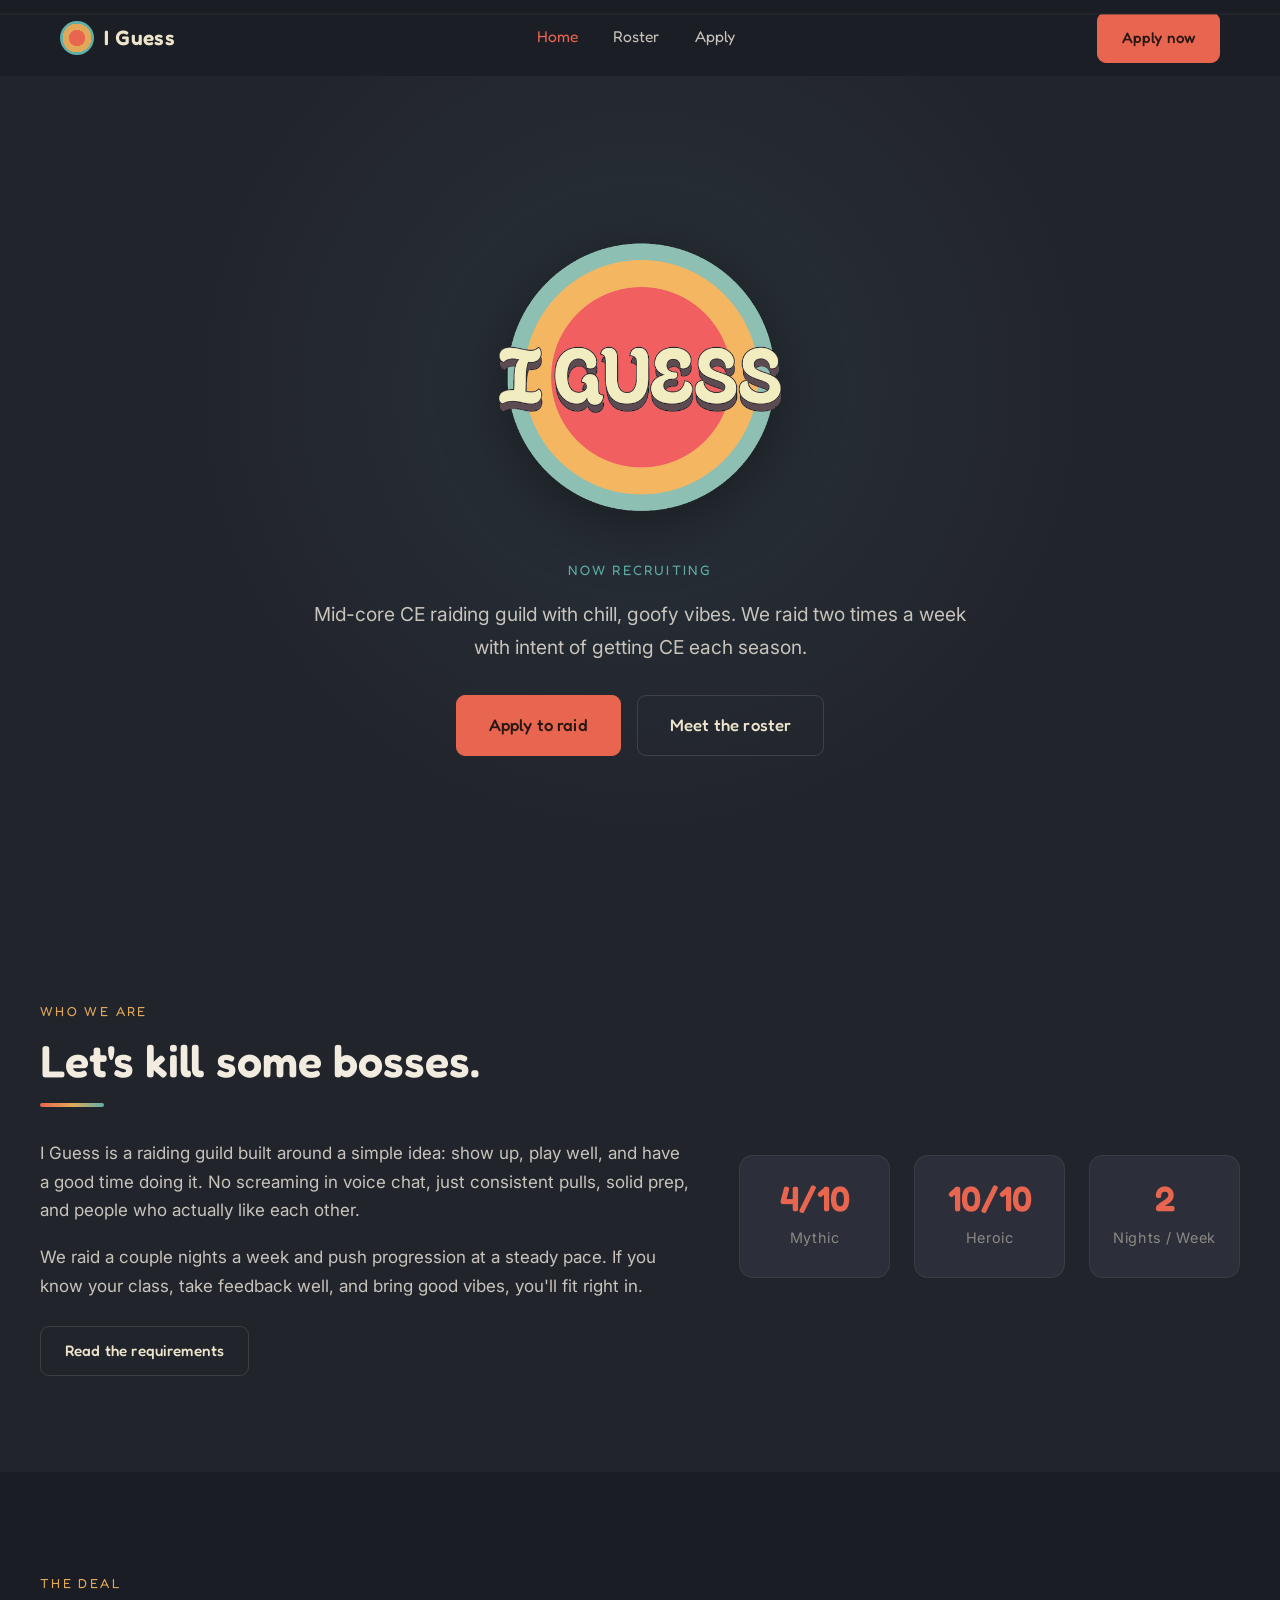
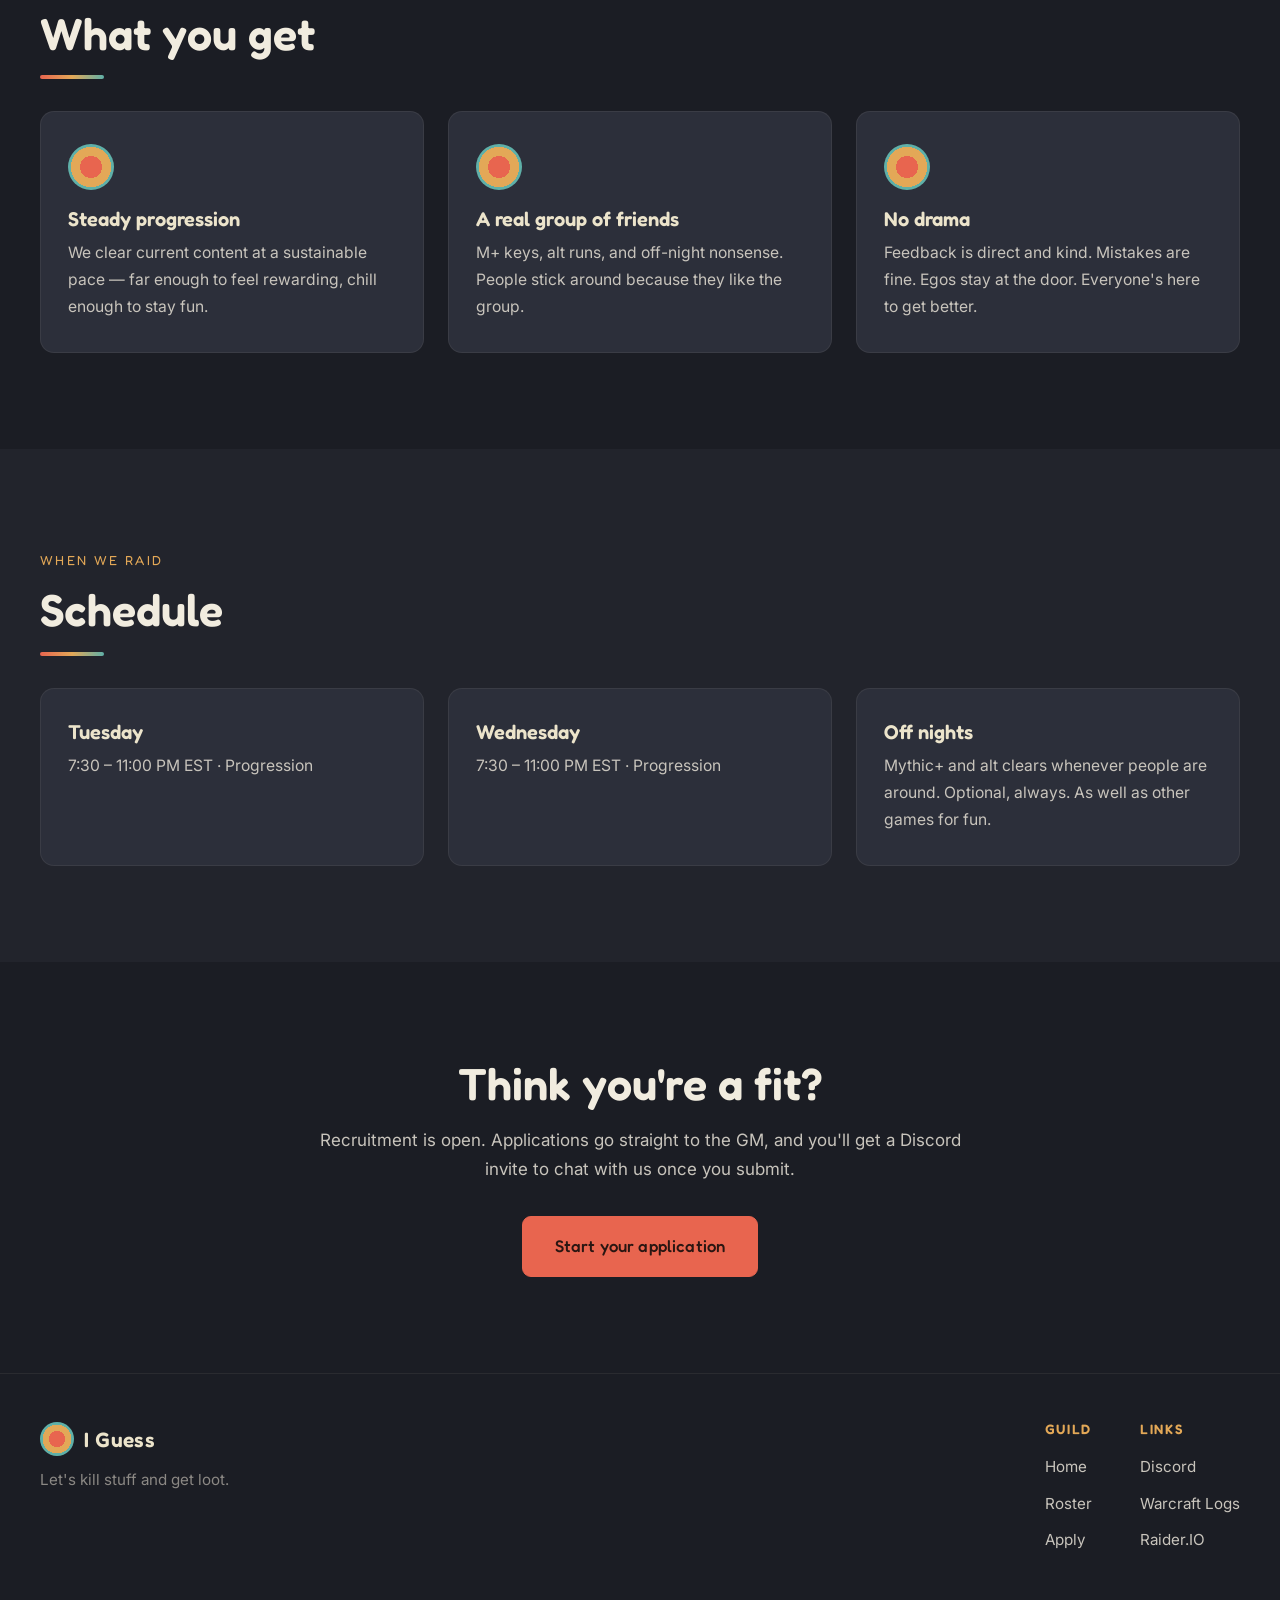
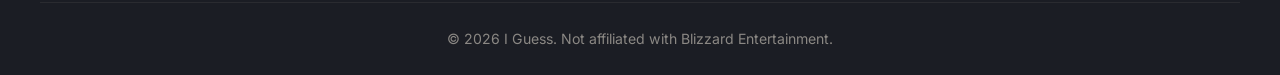
==== commit 7620956f: "Update feature name from 'A real community' to 'A real group of friends'" ====
--- a/index.html
+++ b/index.html
@@ -112,7 +112,7 @@
           </article>
           <article class="feature-card" data-reveal>
             <div class="feature-icon" aria-hidden="true"></div>
-            <h3 class="feature-name">A real community</h3>
+            <h3 class="feature-name">A real group of friends</h3>
             <p class="feature-desc">M+ keys, alt runs, and off-night nonsense. People stick around because they like the group.</p>
           </article>
           <article class="feature-card" data-reveal>
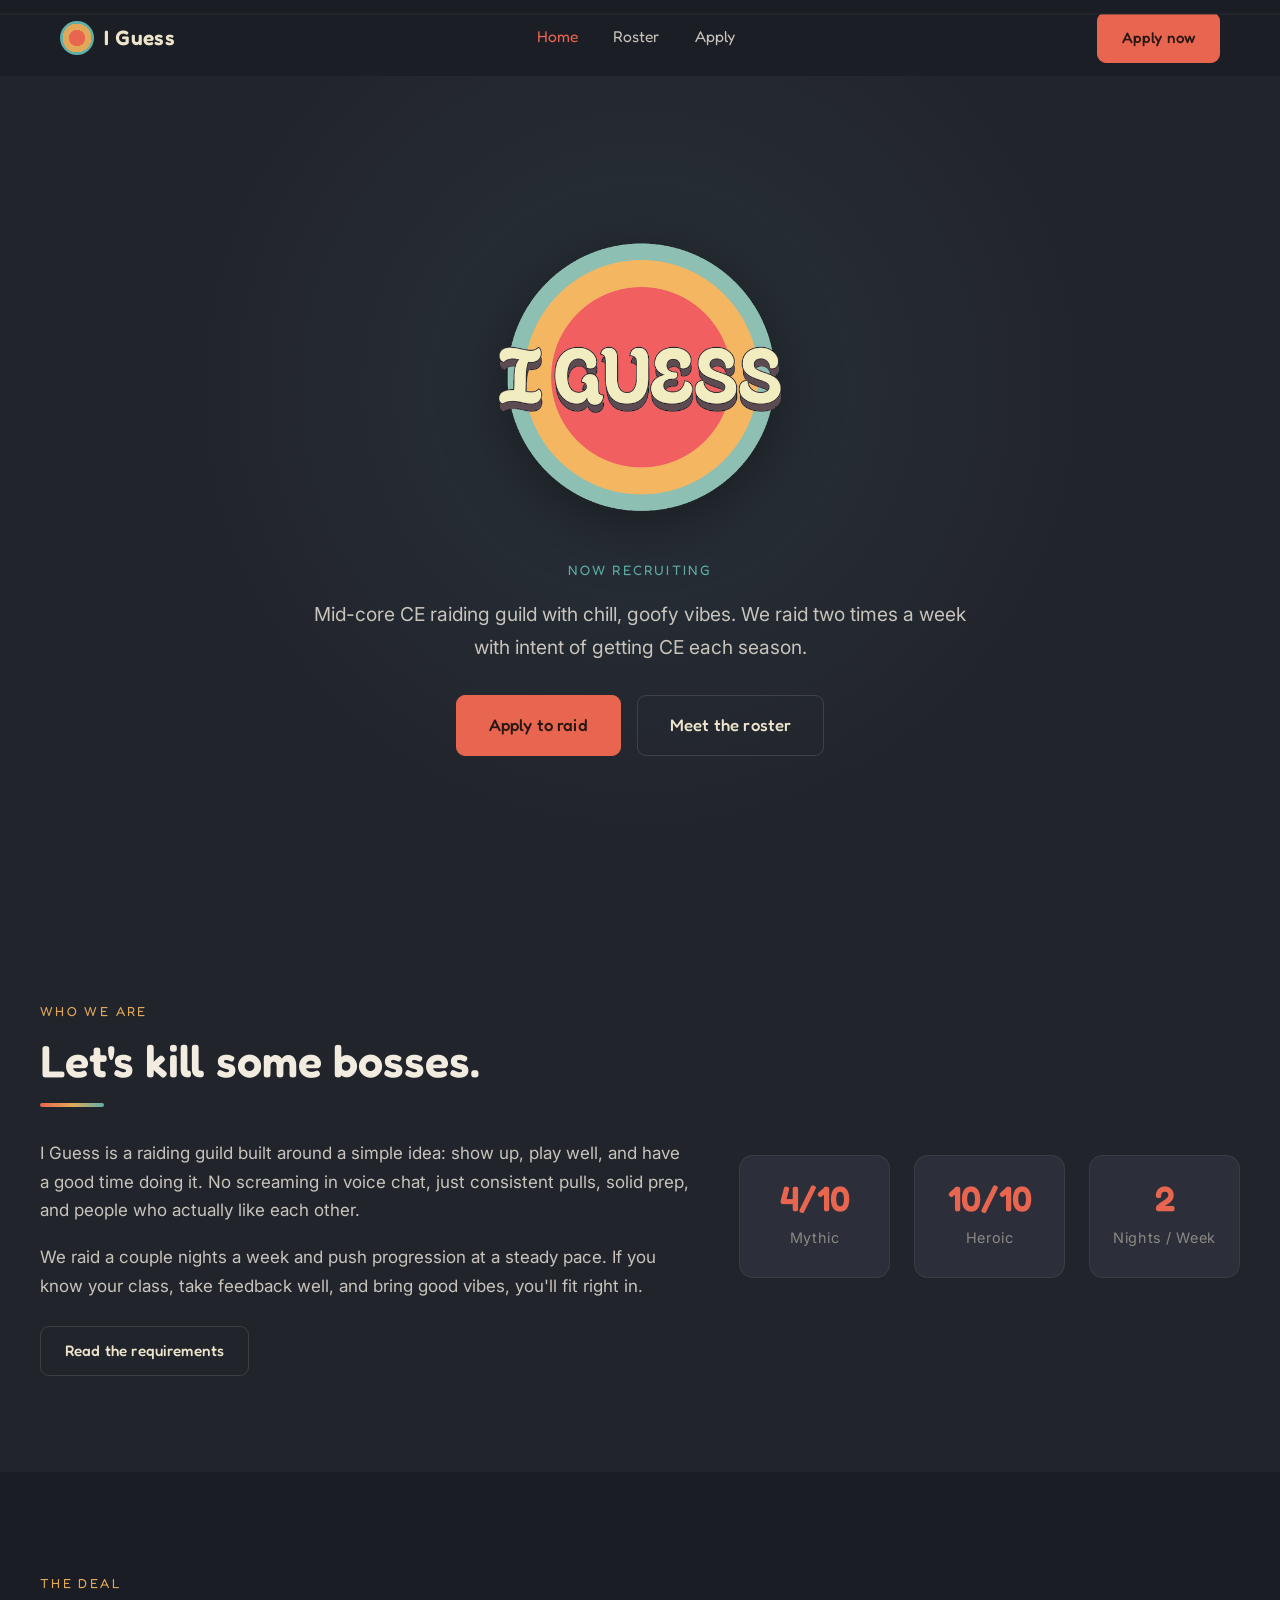
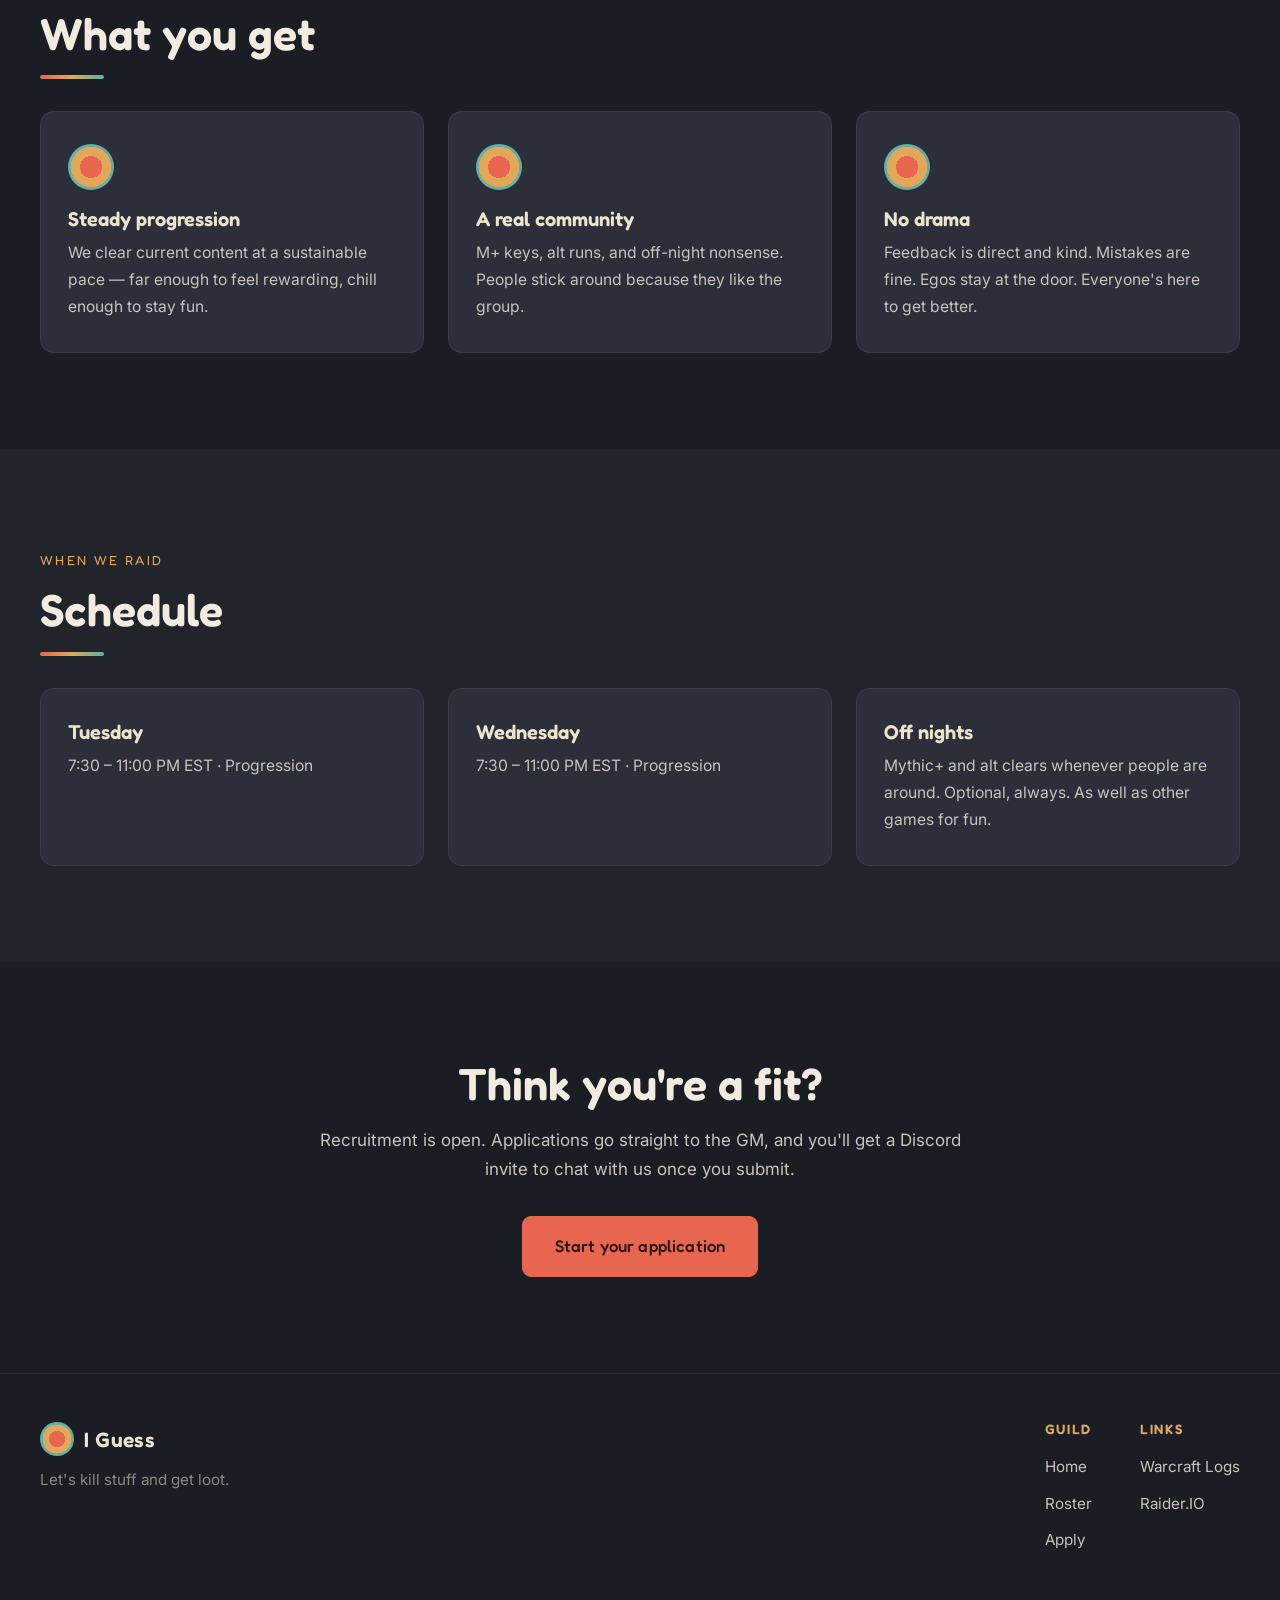
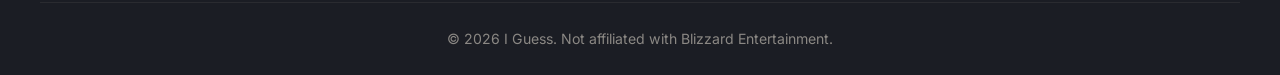
==== commit 993572c5: "New code base for index/roster/apply" ====
--- a/index.html
+++ b/index.html
@@ -5,7 +5,7 @@
   <meta name="viewport" content="width=device-width, initial-scale=1.0">
   <meta name="description" content="I Guess — a World of Warcraft raiding guild. Laid-back attitude, serious about progression. Now recruiting.">
   <title>I Guess</title>
-  <link rel="icon" href="images/iguess-icon.png">
+  <link rel="icon" href="images/favicon.png">
   <link rel="stylesheet" href="style.css">
   <link rel="preconnect" href="https://fonts.googleapis.com">
   <link rel="preconnect" href="https://fonts.gstatic.com" crossorigin>
@@ -112,7 +112,7 @@
           </article>
           <article class="feature-card" data-reveal>
             <div class="feature-icon" aria-hidden="true"></div>
-            <h3 class="feature-name">A real group of friends</h3>
+            <h3 class="feature-name">A real community</h3>
             <p class="feature-desc">M+ keys, alt runs, and off-night nonsense. People stick around because they like the group.</p>
           </article>
           <article class="feature-card" data-reveal>
@@ -184,10 +184,8 @@
         <div class="footer-col">
           <h3 class="footer-heading">Links</h3>
           <ul>
-            <!-- EDIT: drop in your real links -->
-            <li><a href="#" target="_blank" rel="noopener noreferrer">Discord</a></li>
-            <li><a href="#" target="_blank" rel="noopener noreferrer">Warcraft Logs</a></li>
-            <li><a href="#" target="_blank" rel="noopener noreferrer">Raider.IO</a></li>
+            <li><a href="https://www.warcraftlogs.com/guild/us/area-52/i%20guess" target="_blank" rel="noopener noreferrer">Warcraft Logs</a></li>
+            <li><a href="https://raider.io/guilds/us/area-52/I%20Guess" target="_blank" rel="noopener noreferrer">Raider.IO</a></li>
           </ul>
         </div>
       </nav>
